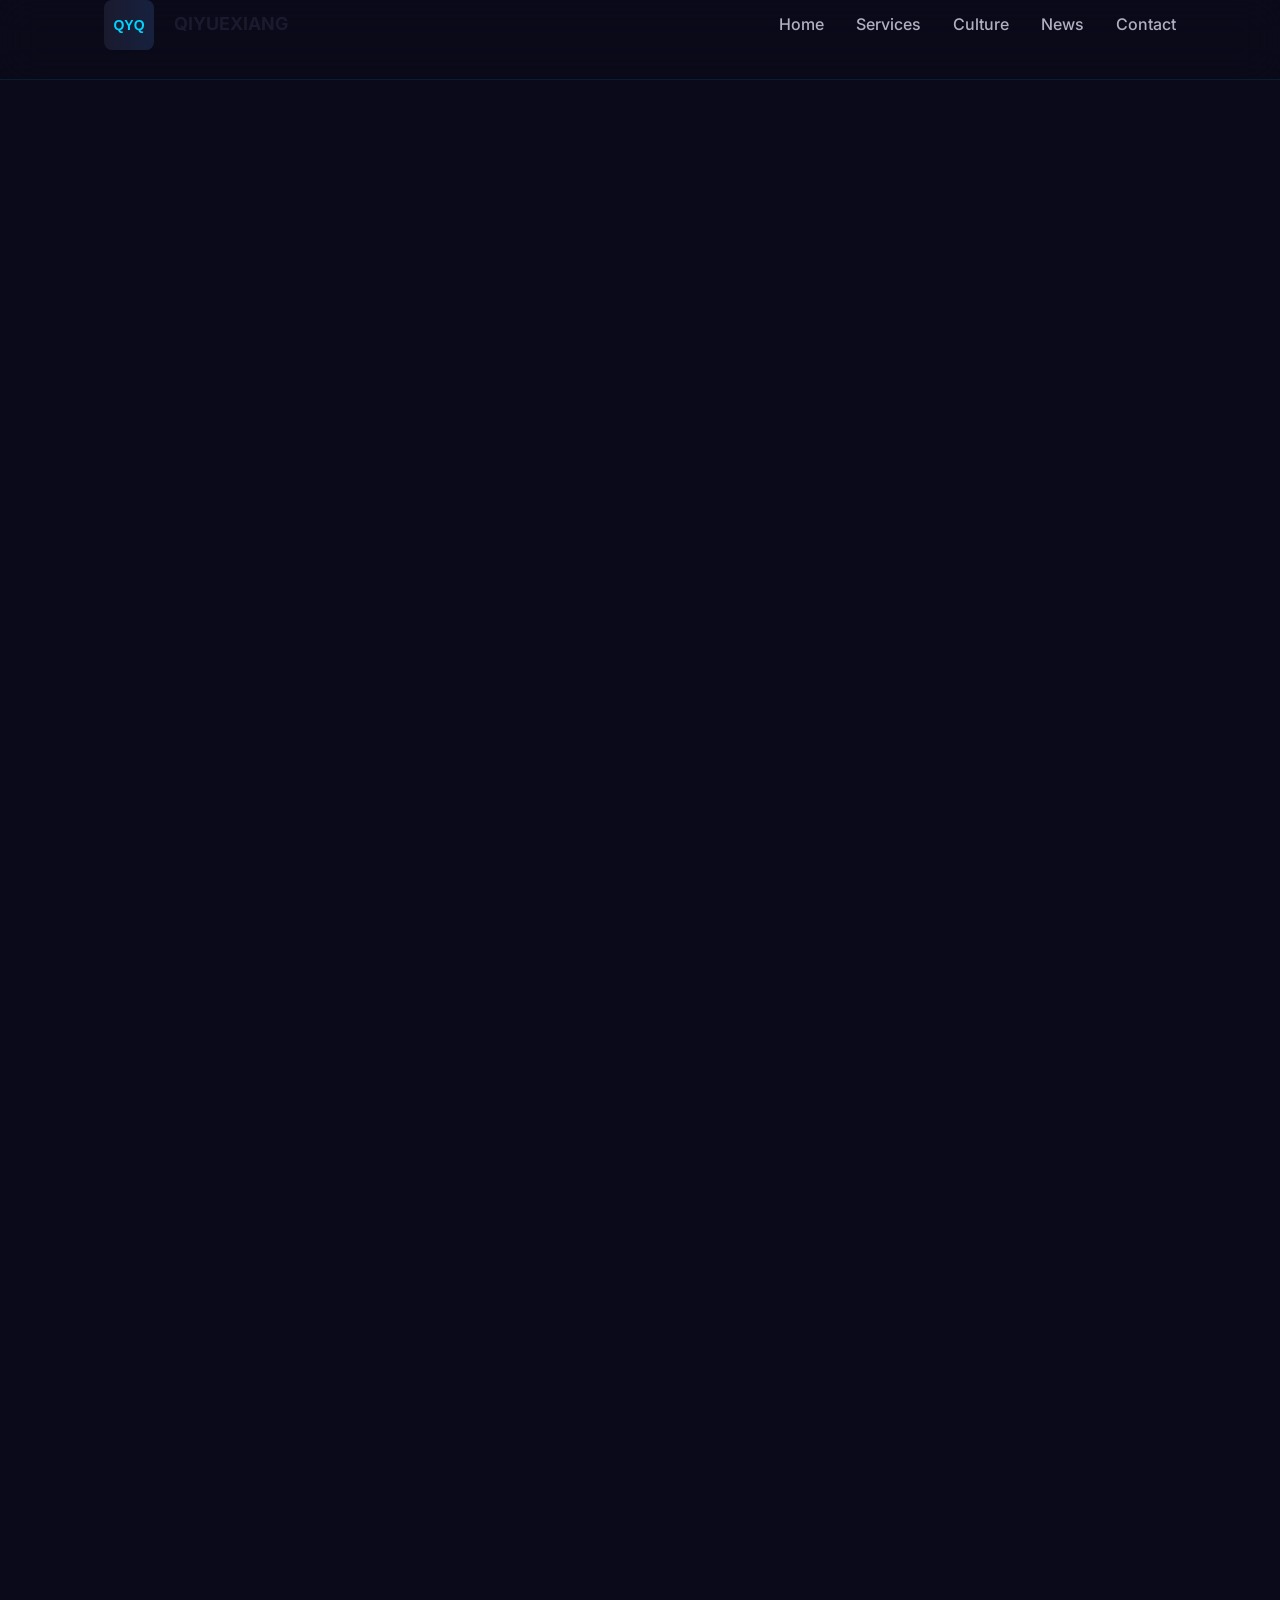
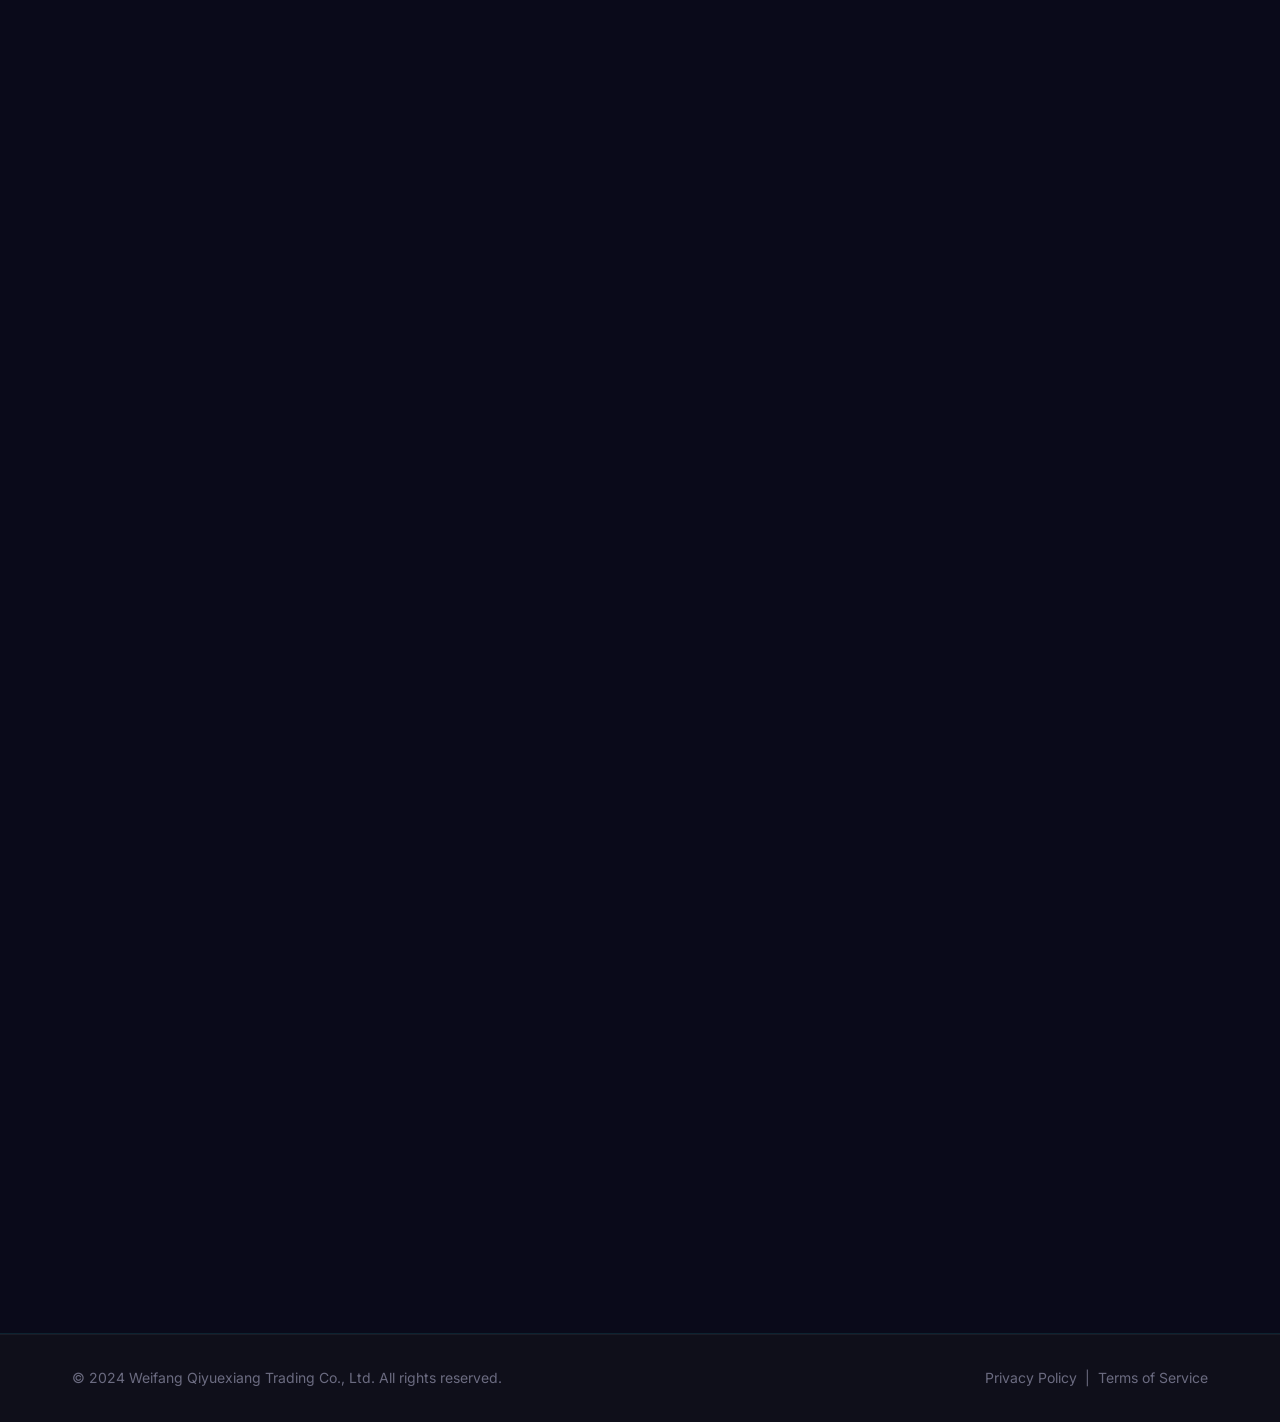
==== privacy.html @ 56284e32 "qiyuexiang" ====
<!DOCTYPE html>
<html lang="en">
<head>
    <meta charset="UTF-8">
    <meta name="viewport" content="width=device-width, initial-scale=1.0">
    <meta name="description" content="Privacy Policy of Weifang Qiyuexiang Trading Co., Ltd - Learn how we collect, use, and protect your personal information.">
    <meta name="robots" content="noindex, nofollow">
    <meta name="googlebot" content="noindex, nofollow">
    <meta name="language" content="English">
    
    <link rel="canonical" href="https://qiyuexiang.com/privacy">
    <link rel="icon" type="image/svg+xml" href="images/favicon.svg">
    
    <title>Privacy Policy - Qiyuexiang Trading Co., Ltd</title>
    
    <link rel="preconnect" href="https://fonts.googleapis.com">
    <link rel="preconnect" href="https://fonts.gstatic.com" crossorigin>
    <link href="https://fonts.googleapis.com/css2?family=Inter:wght@300;400;500;600;700;800;900&display=swap" rel="stylesheet">
    
    <link rel="stylesheet" href="css/styles.css">
</head>
<body>
    <!-- Header -->
    <header class="header header-static" id="header">
        <div class="container">
            <nav class="nav">
                <a href="index.html" class="logo">
                    <svg viewBox="0 0 200 50" class="logo-svg">
                        <defs>
                            <linearGradient id="logoGradient" x1="0%" y1="0%" x2="100%" y2="0%">
                                <stop offset="0%" style="stop-color:#1a1a2e"/>
                                <stop offset="100%" style="stop-color:#16213e"/>
                            </linearGradient>
                        </defs>
                        <rect x="0" y="0" width="50" height="50" rx="8" fill="url(#logoGradient)"/>
<text x="25" y="30" font-family="Arial, sans-serif" font-weight="700" font-size="14" fill="#00d4ff" text-anchor="middle">QYQ</text>
                        <text x="70" y="30" font-family="Inter" font-weight="700" font-size="18" fill="#1a1a2e">QIYUEXIANG</text>
                    </svg>
                </a>
                
                <ul class="nav-menu" id="navMenu">
                    <li><a href="index.html">Home</a></li>
                    <li><a href="services.html">Services</a></li>
                    <li><a href="culture.html">Culture</a></li>
                    <li><a href="news.html">News</a></li>
                    <li><a href="contact.html">Contact</a></li>
                </ul>
                
                <button class="nav-toggle" id="navToggle" aria-label="Toggle navigation">
                    <span></span>
                    <span></span>
                    <span></span>
                </button>
            </nav>
        </div>
    </header>

    <!-- Privacy Policy Content -->
    <section class="legal-page">
        <div class="container">
            <div class="legal-content" data-animate="fadeInUp">
                <h1>Privacy Policy</h1>
                <p class="last-updated">Last Updated: December 15, 2024</p>
                
                <div class="toc">
                    <h2>Table of Contents</h2>
                    <ol>
                        <li><a href="#information-collection">Information We Collect</a></li>
                        <li><a href="#information-use">How We Use Your Information</a></li>
                        <li><a href="#information-sharing">Information Sharing and Disclosure</a></li>
                        <li><a href="#data-security">Data Security</a></li>
                        <li><a href="#user-rights">Your Rights and Choices</a></li>
                        <li><a href="#cookies">Cookies and Tracking Technologies</a></li>
                        <li><a href="#children-privacy">Children's Privacy</a></li>
                        <li><a href="#international-transfers">International Data Transfers</a></li>
                        <li><a href="#gdpr">GDPR Compliance (European Union)</a></li>
                        <li><a href="#ccpa">CCPA Compliance (California)</a></li>
                        <li><a href="#mobile-apps">Mobile Applications Privacy</a></li>
                        <li><a href="#advertising">Advertising and Third-Party Services</a></li>
                        <li><a href="#app-store-policies">App Store Compliance</a></li>
                        <li><a href="#changes">Changes to This Privacy Policy</a></li>
                        <li><a href="#contact">Contact Us</a></li>
                    </ol>
                </div>

                <div class="legal-section" id="information-collection">
                    <h2>1. Information We Collect</h2>
                    
                    <h3>1.1 Personal Information You Provide</h3>
                    <p>We may collect the following types of personal information when you interact with our services:</p>
                    <ul>
                        <li><strong>Contact Information:</strong> Name, email address, phone number, mailing address</li>
                        <li><strong>Account Information:</strong> Username, password, profile information</li>
                        <li><strong>Business Information:</strong> Company name, job title, industry</li>
                        <li><strong>Communication Data:</strong> Messages, inquiries, feedback you send to us</li>
                        <li><strong>Transaction Information:</strong> Order history, payment information, shipping details</li>
                        <li><strong>Employment Information:</strong> Resume, CV, employment history (for job applicants)</li>
                    </ul>
                    
                    <h3>1.2 Information Collected Automatically</h3>
                    <p>When you visit our website or use our mobile applications, we may automatically collect:</p>
                    <ul>
                        <li><strong>Device Information:</strong> Device type, operating system, browser type, unique device identifiers</li>
                        <li><strong>Usage Data:</strong> Pages visited, time spent on pages, click patterns, search queries</li>
                        <li><strong>Location Data:</strong> IP address, geolocation (with your consent)</li>
                        <li><strong>Log Data:</strong> Access times, error logs, referring URLs</li>
                    </ul>
                    
                    <h3>1.3 Information from Third Parties</h3>
                    <p>We may receive information from:</p>
                    <ul>
                        <li>Business partners and service providers</li>
                        <li>Advertising networks and analytics providers</li>
                        <li>Public databases and data brokers</li>
                        <li>Social media platforms (if you choose to connect)</li>
                    </ul>
                </div>

                <div class="legal-section" id="information-use">
                    <h2>2. How We Use Your Information</h2>
                    <p>We use the information we collect for the following purposes:</p>
                    <ul>
                        <li>To provide, maintain, and improve our services</li>
                        <li>To process transactions and send related information</li>
                        <li>To respond to your inquiries and fulfill your requests</li>
                        <li>To send promotional communications (with your consent)</li>
                        <li>To personalize your experience and provide tailored content</li>
                        <li>To monitor and analyze usage patterns and trends</li>
                        <li>To detect, prevent, and address technical issues and fraud</li>
                        <li>To comply with legal obligations and protect our rights</li>
                        <li>To enforce our Terms of Service</li>
                        <li>To provide customer support and technical assistance</li>
                        <li>To develop new products, features, and services</li>
                    </ul>
                </div>

                <div class="legal-section" id="information-sharing">
                    <h2>3. Information Sharing and Disclosure</h2>
                    <p>We may share your information with:</p>
                    
                    <h3>3.1 Service Providers</h3>
                    <p>We may share information with third-party service providers who perform services on our behalf, including:</p>
                    <ul>
                        <li>Payment processing companies</li>
                        <li>Shipping and logistics partners</li>
                        <li>Cloud hosting and data storage providers</li>
                        <li>Customer support service providers</li>
                        <li>Marketing and advertising partners</li>
                        <li>Analytics and data analysis services</li>
                    </ul>
                    
                    <h3>3.2 Business Transfers</h3>
                    <p>If we are involved in a merger, acquisition, asset sale, or bankruptcy proceeding, your information may be transferred as part of that transaction.</p>
                    
                    <h3>3.3 Legal Requirements</h3>
                    <p>We may disclose information if required to:</p>
                    <ul>
                        <li>Comply with applicable laws and regulations</li>
                        <li>Respond to legal requests, court orders, or legal processes</li>
                        <li>Protect the rights, property, or safety of our company, users, or the public</li>
                        <li>Enforce our agreements and policies</li>
                    </ul>
                    
                    <h3>3.4 With Your Consent</h3>
                    <p>We may share information with third parties when you explicitly consent to such sharing.</p>
                </div>

                <div class="legal-section" id="data-security">
                    <h2>4. Data Security</h2>
                    <p>We implement appropriate technical and organizational measures to protect your personal information, including:</p>
                    <ul>
                        <li>Encryption of sensitive data during transmission and at rest</li>
                        <li>Regular security assessments and penetration testing</li>
                        <li>Access controls and authentication measures</li>
                        <li>Employee training on data protection and privacy</li>
                        <li>Incident response procedures and breach notification protocols</li>
                        <li>Secure development practices for our applications</li>
                        <li>Regular audits and compliance monitoring</li>
                    </ul>
                    <p>While we strive to protect your information, no method of transmission over the Internet or electronic storage is 100% secure. We cannot guarantee absolute security.</p>
                </div>

                <div class="legal-section" id="user-rights">
                    <h2>5. Your Rights and Choices</h2>
                    <p>Depending on your location, you may have the following rights regarding your personal information:</p>
                    <ul>
                        <li><strong>Access:</strong> Request a copy of the personal information we hold about you</li>
                        <li><strong>Correction:</strong> Request correction of inaccurate or incomplete information</li>
                        <li><strong>Deletion:</strong> Request deletion of your personal information</li>
                        <li><strong>Restriction:</strong> Request restriction of processing of your information</li>
                        <li><strong>Portability:</strong> Request transfer of your information in a structured, machine-readable format</li>
                        <li><strong>Objection:</strong> Object to certain processing activities, including direct marketing</li>
                        <li><strong>Withdraw Consent:</strong> Withdraw consent where processing is based on consent</li>
                        <li><strong>Opt-out:</strong> Opt-out of certain data collection and sharing practices</li>
                    </ul>
                    <p>To exercise these rights, please contact us using the information provided in the "Contact Us" section. We will respond to your request within the timeframe required by applicable law.</p>
                </div>

                <div class="legal-section" id="cookies">
                    <h2>6. Cookies and Tracking Technologies</h2>
                    <p>We use cookies and similar tracking technologies to collect and track information about your browsing activities. These include:</p>
                    
                    <h3>6.1 Types of Cookies We Use</h3>
                    <ul>
                        <li><strong>Essential Cookies:</strong> Required for basic website functionality</li>
                        <li><strong>Analytics Cookies:</strong> Help us understand how visitors use our website</li>
                        <li><strong>Preference Cookies:</strong> Remember your settings and preferences</li>
                        <li><strong>Marketing Cookies:</strong> Track browsing behavior for targeted advertising</li>
                        <li><strong>Social Media Cookies:</strong> Enable sharing on social media platforms</li>
                    </ul>
                    
                    <h3>6.2 Managing Cookies</h3>
                    <p>You can control cookies through your browser settings. However, disabling certain cookies may affect website functionality.</p>
                    
                    <h3>6.3 Do Not Track</h3>
                    <p>We respect Do Not Track signals. When we detect a Do Not Track signal, we will not track that browser for analytical or advertising purposes.</p>
                </div>

                <div class="legal-section" id="children-privacy">
                    <h2>7. Children's Privacy</h2>
                    <p>Our services are not directed to children under the age of 16 (or the applicable age of consent in your jurisdiction). We do not knowingly collect personal information from children without parental consent.</p>
                    
                    <h3>7.1 COPPA Compliance (United States)</h3>
                    <p>In accordance with the Children's Online Privacy Protection Act (COPPA), we do not knowingly collect personal information from children under 13 years of age without verifiable parental consent. If we become aware that we have collected personal information from a child under 13, we will take steps to delete that information promptly.</p>
                    
                    <h3>7.2 Age Verification</h3>
                    <p>Our services are intended for users who are at least 16 years old, or the age of digital consent in their jurisdiction. By using our services, you represent that you meet this age requirement.</p>
                </div>

                <div class="legal-section" id="international-transfers">
                    <h2>8. International Data Transfers</h2>
                    <p>Your information may be transferred to and processed in countries other than your country of residence. These countries may have different data protection laws than your country.</p>
                    
                    <h3>8.1 Transfer Mechanisms</h3>
                    <p>When we transfer personal information internationally, we ensure appropriate safeguards are in place, including:</p>
                    <ul>
                        <li>Standard Contractual Clauses (SCCs) approved by relevant authorities</li>
                        <li>Binding Corporate Rules for intra-group transfers</li>
                        <li>Privacy Shield certification (for transfers from the EU/Switzerland to the US)</li>
                        <li>Other approved transfer mechanisms as permitted by applicable law</li>
                    </ul>
                    
                    <h3>8.2 Data Processing Agreements</h3>
                    <p>We enter into data processing agreements with all service providers that handle personal information, ensuring appropriate protections are maintained.</p>
                </div>

                <div class="legal-section" id="gdpr">
                    <h2>9. GDPR Compliance (European Union)</h2>
                    <p>If you are located in the European Economic Area (EEA), the following provisions apply in addition to the rest of this Privacy Policy:</p>
                    
                    <h3>9.1 Legal Basis for Processing</h3>
                    <p>We process your personal information based on one or more of the following legal grounds:</p>
                    <ul>
                        <li><strong>Contract Performance:</strong> Processing necessary to provide our services</li>
                        <li><strong>Legitimate Interests:</strong> Processing for our legitimate business interests (balanced against your rights)</li>
                        <li><strong>Consent:</strong> Processing based on your explicit consent</li>
                        <li><strong>Legal Obligation:</strong> Processing required to comply with applicable laws</li>
                    </ul>
                    
                    <h3>9.2 Data Protection Officer</h3>
                    <p>For GDPR-related inquiries, you can contact our Data Protection Officer at: <a href="mailto:privacy@qiyuexiang.com">privacy@qiyuexiang.com</a></p>
                    
                    <h3>9.3 Supervisory Authority</h3>
                    <p>You have the right to lodge a complaint with the supervisory authority in your country of residence if you believe we have violated your privacy rights.</p>
                    
                    <h3>9.4 Data Protection Impact Assessments</h3>
                    <p>We conduct Data Protection Impact Assessments (DPIAs) for high-risk processing activities as required by GDPR Article 35.</p>
                </div>

                <div class="legal-section" id="ccpa">
                    <h2>10. CCPA Compliance (California)</h2>
                    <p>If you are a California resident, you have additional rights under the California Consumer Privacy Act (CCPA) and the California Privacy Rights Act (CPRA):</p>
                    
                    <h3>10.1 Your California Privacy Rights</h3>
                    <ul>
                        <li><strong>Right to Know:</strong> Request disclosure of personal information collected, used, disclosed, or sold</li>
                        <li><strong>Right to Delete:</strong> Request deletion of personal information</li>
                        <li><strong>Right to Opt-Out:</strong> Opt-out of the sale of personal information</li>
                        <li><strong>Right to Non-Discrimination:</strong> Not be discriminated against for exercising your rights</li>
                        <li><strong>Right to Correct:</strong> Request correction of inaccurate personal information</li>
                        <li><strong>Right to Limit Use:</strong> Limit use of sensitive personal information</li>
                    </ul>
                    
                    <h3>10.2 Categories of Personal Information</h3>
                    <p>In the past 12 months, we may have collected the following categories of personal information:</p>
                    <ul>
                        <li>Identifiers (name, email, phone, address, IP address)</li>
                        <li>Commercial information (transaction history, order details)</li>
                        <li>Internet/electronic activity (browsing history, app usage)</li>
                        <li>Geolocation data</li>
                        <li>Professional/employment information</li>
                        <li>Inferences from collected information</li>
                    </ul>
                    
                    <h3>10.3 "Do Not Sell My Personal Information"</h3>
                    <p>California residents may opt-out of the sale of their personal information. To exercise this right, please contact us or use the opt-out mechanisms available on our website.</p>
                    
                    <h3>10.4 Verification Process</h3>
                    <p>We will verify your identity before processing CCPA requests. Authorized agents may submit requests on your behalf with proper documentation.</p>
                    
                    <h3>10.5 Financial Incentives</h3>
                    <p>If we offer financial incentives or price/service differences related to personal information, we will provide clear disclosure and obtain your consent.</p>
                </div>

                <div class="legal-section" id="mobile-apps">
                    <h2>11. Mobile Applications Privacy</h2>
                    <p>Our mobile applications (available on Google Play Store and Apple App Store) collect additional information as described below:</p>
                    
                    <h3>11.1 Permissions We May Request</h3>
                    <ul>
                        <li><strong>Camera:</strong> For scanning documents, taking photos, or video calls</li>
                        <li><strong>Location:</strong> For location-based services (with your consent)</li>
                        <li><strong>Storage:</strong> For saving files and data locally</li>
                        <li><strong>Contacts:</strong> For connecting with other users (if applicable)</li>
                        <li><strong>Microphone:</strong> For voice input and calls</li>
                        <li><strong>Notifications:</strong> For push notifications and updates</li>
                    </ul>
                    
                    <h3>11.2 App-Specific Data Collection</h3>
                    <p>Our mobile management applications may collect:</p>
                    <ul>
                        <li>Inventory and transaction data you input</li>
                        <li>Business analytics and reporting information</li>
                        <li>User preferences and settings</li>
                        <li>Device performance and crash reports</li>
                        <li>Usage analytics and engagement metrics</li>
                    </ul>
                    
                    <h3>11.3 Data Storage and Retention</h3>
                    <p>Data collected through our mobile applications is stored securely on our servers and retained according to our data retention policy. You can request deletion of your data through the app settings or by contacting us.</p>
                    
                    <h3>11.4 Offline Functionality</h3>
                    <p>Some features may work offline. When the app reconnects to the internet, data is synchronized with our servers.</p>
                </div>

                <div class="legal-section" id="advertising">
                    <h2>12. Advertising and Third-Party Services</h2>
                    <p>Our mobile applications may include advertising from third-party ad networks to support our free services. This section explains how we handle advertising and ad monetization.</p>
                    
                    <h3>12.1 Advertising Networks</h3>
                    <p>We may integrate the following advertising and monetization platforms in our mobile applications:</p>
                    <ul>
                        <li><strong>Google AdMob:</strong> Google's mobile advertising platform</li>
                        <li><strong>Facebook Audience Network:</strong> Facebook's mobile ad network</li>
                        <li><strong>Unity Ads:</strong> Unity Technologies' advertising platform</li>
                        <li><strong>AppLovin MAX:</strong> AppLovin's mobile ad platform</li>
                        <li><strong>IronSource:</strong> App monetization and user acquisition platform</li>
                        <li><strong>Vungle (by TikTok):</strong> Mobile advertising platform</li>
                        <li><strong>Chartboost:</strong> Mobile game advertising and monetization</li>
                        <li><strong>AdColony:</strong> Mobile advertising platform</li>
                        <li><strong>MoPub (by Twitter/X):</strong> Mobile ad mediation platform</li>
                        <li><strong>Pangle:</strong> TikTok's mobile ad platform</li>
                        <li><strong>Mintegral:</strong> Mobile advertising and monetization platform</li>
                        <li><strong>Liftoff:</strong> Mobile app engagement and advertising platform</li>
                        <li><strong>Fyber:</strong> Mobile advertising monetization platform</li>
                        <li><strong>StartApp:</strong> Mobile advertising platform</li>
                        <li><strong>InMobi:</strong> Mobile advertising and monetization platform</li>
                    </ul>
                    
                    <h3>12.2 Types of Advertisements We Display</h3>
                    <p>Our applications may display the following ad formats:</p>
                    <ul>
                        <li><strong>Splash Ads (Open Ads):</strong> Full-screen advertisements displayed when the app opens or transitions</li>
                        <li><strong>Rewarded Video Ads:</strong> Video advertisements users can watch in exchange for in-app rewards</li>
                        <li><strong>Interstitial Ads:</strong> Full-screen advertisements displayed between content or during transitions</li>
                        <li><strong>Banner Ads:</strong> Rectangular advertisements displayed at the top or bottom of the screen</li>
                        <li><strong>Native Ads:</strong> Advertisements designed to match the visual style of the app content</li>
                        <li><strong>Playable Ads:</strong> Interactive advertisements that allow users to try a game before downloading</li>
                    </ul>
                    
                    <h3>12.3 How Advertising Data is Used</h3>
                    <p>Advertising networks may collect and use:</p>
                    <ul>
                        <li>Device identifiers (GAID, IDFA)</li>
                        <li>Location data (approximate or precise, with consent)</li>
                        <li>App usage and engagement data</li>
                        <li>Demographic information</li>
                        <li>Interest-based advertising data</li>
                        <li>Conversion tracking data</li>
                    </ul>
                    
                    <h3>12.4 Advertising Compliance</h3>
                    <p>Our advertising practices comply with:</p>
                    <ul>
                        <li><strong>Google Play Developer Program Policies:</strong> We follow Google's advertising policies for all AdMob implementations</li>
                        <li><strong>Apple App Store Review Guidelines:</strong> We adhere to Apple's advertising and monetization guidelines</li>
                        <li><strong>Interactive Advertising Bureau (IAB) Standards:</strong> We follow industry-standard ad serving practices</li>
                        <li><strong>Digital Advertising Alliance (DAA) Principles:</strong> We honor consumer choice regarding interest-based advertising</li>
                    </ul>
                    
                    <h3>12.5 User Control Over Ads</h3>
                    <p>You can control advertising preferences through:</p>
                    <ul>
                        <li><strong>Device Settings:</strong> Use device opt-out mechanisms (GAID, IDFA reset)</li>
                        <li><strong>In-App Settings:</strong> Some apps offer ad preferences in settings</li>
                        <li><strong>Network-Specific Opt-Out:</strong> Each advertising network may offer its own opt-out mechanism</li>
                        <li><strong>Android Ad Settings:</strong> Google Play Services includes ad personalization controls</li>
                        <li><strong>iOS Tracking Limits:</strong> Apple's App Tracking Transparency framework</li>
                    </ul>
                    
                    <h3>12.6 Age-Restricted Advertising</h3>
                    <p>We do not display targeted advertising to users identified as under 16 years of age. Age verification may be required for certain advertising features.</p>
                    
                    <h3>12.7 Ad Revenue and User Privacy</h3>
                    <p>While advertising revenue supports our services, we are committed to balancing monetization with user privacy. We regularly review our advertising partners and practices to ensure compliance with applicable laws and regulations.</p>
                </div>

                <div class="legal-section" id="app-store-policies">
                    <h2>13. App Store Compliance</h2>
                    
                    <h3>13.1 Google Play Store Requirements</h3>
                    <p>Our applications published on Google Play comply with:</p>
                    <ul>
                        <li><strong>Developer Program Policies:</strong> All apps meet Google's content, design, and functionality requirements</li>
                        <li><strong>Privacy Policy Requirements:</strong> Complete privacy disclosures as required by Google</li>
                        <li><strong>Data Safety Section:</strong> Accurate disclosure of data collection and sharing practices</li>
                        <li><strong>Children's Apps:</strong> Proper classification and compliance for apps serving children</li>
                        <li><strong>Ad Formats:</strong> Compliance with Google's permitted ad formats and placement rules</li>
                        <li><strong>User Data Policy:</strong> Adherence to Google's policies on user data handling</li>
                    </ul>
                    
                    <h3>13.2 Apple App Store Requirements</h3>
                    <p>Our applications published on the Apple App Store comply with:</p>
                    <ul>
                        <li><strong>App Store Review Guidelines:</strong> All apps meet Apple's quality and content standards</li>
                        <li><strong>Privacy Nutrition Labels:</strong> Accurate disclosure of data types collected</li>
                        <li><strong>App Tracking Transparency:</strong> Proper implementation of tracking permissions</li>
                        <li><strong>Children's Category:</strong> Compliance with Apple's requirements for apps in the Children's Category</li>
                        <li><strong>Advertising Services:</strong> Adherence to Apple's advertising policies</li>
                        <li><strong>Data Collection and Storage:</strong> Compliance with Apple's requirements for user data</li>
                    </ul>
                    
                    <h3>13.3 Regional App Store Requirements</h3>
                    <p>We may publish our applications on regional app stores, each of which may have specific compliance requirements. We commit to meeting all applicable requirements for each marketplace.</p>
                    
                    <h3>13.4 App Updates and Policy Changes</h3>
                    <p>When app store policies change, we will update our applications and privacy practices to maintain compliance.</p>
                </div>

                <div class="legal-section" id="changes">
                    <h2>14. Changes to This Privacy Policy</h2>
                    <p>We may update this Privacy Policy from time to time to reflect changes in our practices or legal requirements. When we make material changes:</p>
                    <ul>
                        <li>We will update the "Last Updated" date at the top of this policy</li>
                        <li>We will notify you through prominent notice on our website or within the app</li>
                        <li>For significant changes, we will obtain your consent where required by law</li>
                        <li>We will archive previous versions of this policy for your reference</li>
                    </ul>
                    <p>We encourage you to review this Privacy Policy periodically to stay informed about our data practices.</p>
                </div>

                <div class="legal-section" id="contact">
                    <h2>15. Contact Us</h2>
                    <p>If you have any questions about this Privacy Policy or our data practices, please contact us:</p>
                    
                    <h3>Weifang Qiyuexiang Trading Co., Ltd</h3>
                    <p>
                        Address: 1000 meters west of the intersection of Changqing Street and Heping South Road,<br>
                        Junbukou Comprehensive Project Area, Wangliu Street,<br>
                        Weifang, Shandong Province, China 261000
                    </p>
                    <p>
                        Email: <a href="mailto:privacy@qiyuexiang.com">privacy@qiyuexiang.com</a><br>
                        General Support: <a href="mailto:support@qiyuexiang.com">support@qiyuexiang.com</a><br>
                        Business Inquiries: <a href="mailto:guoqiang@qiyuexiang.com">guoqiang@qiyuexiang.com</a>
                    </p>
                    
                    <p>We will respond to your inquiry within 30 days of receipt.</p>
                </div>
            </div>
        </div>
    </section>

    <!-- Footer -->
    <footer class="footer">
        <div class="footer-bottom">
            <div class="container">
                <div class="footer-bottom-content">
                    <p>&copy; 2024 Weifang Qiyuexiang Trading Co., Ltd. All rights reserved.</p>
                    <div class="footer-legal">
                        <a href="privacy.html">Privacy Policy</a>
                        <span>|</span>
                        <a href="terms.html">Terms of Service</a>
                    </div>
                </div>
            </div>
        </div>
    </footer>

    <script src="js/main.js"></script>
</body>
</html>
---- css/styles.css ----
/* ========================================
   QIYUEXIANG - Main Stylesheet
   Global Trading & Mobile Solutions
   ======================================== */

/* ========================================
   CSS Variables
   ======================================== */
:root {
    /* Colors */
    --primary-color: #00d4ff;
    --primary-dark: #0099cc;
    --primary-light: #66e5ff;
    --secondary-color: #1a1a2e;
    --secondary-dark: #0f0f1a;
    --accent-color: #00d4ff;
    
    /* Background Colors */
    --bg-dark: #0a0a1a;
    --bg-card: #1a1a2e;
    --bg-card-hover: #232340;
    
    /* Text Colors */
    --text-primary: #ffffff;
    --text-secondary: #b0b0c0;
    --text-muted: #6b6b80;
    
    /* Gradients */
    --gradient-primary: linear-gradient(135deg, var(--primary-color) 0%, var(--primary-dark) 100%);
    --gradient-dark: linear-gradient(180deg, var(--secondary-color) 0%, var(--secondary-dark) 100%);
    
    /* Spacing */
    --spacing-xs: 0.5rem;
    --spacing-sm: 1rem;
    --spacing-md: 2rem;
    --spacing-lg: 4rem;
    --spacing-xl: 6rem;
    
    /* Border Radius */
    --radius-sm: 4px;
    --radius-md: 8px;
    --radius-lg: 16px;
    --radius-xl: 24px;
    
    /* Transitions */
    --transition-fast: 0.2s ease;
    --transition-base: 0.3s ease;
    --transition-slow: 0.5s ease;
    
    /* Shadows */
    --shadow-sm: 0 2px 8px rgba(0, 0, 0, 0.1);
    --shadow-md: 0 4px 20px rgba(0, 0, 0, 0.15);
    --shadow-lg: 0 8px 40px rgba(0, 0, 0, 0.2);
    --shadow-glow: 0 0 40px rgba(0, 212, 255, 0.3);
    
    /* Container */
    --container-max: 1200px;
    
    /* Header */
    --header-height: 80px;
}

/* ========================================
   Reset & Base Styles
   ======================================== */
*, *::before, *::after {
    margin: 0;
    padding: 0;
    box-sizing: border-box;
}

html {
    scroll-behavior: smooth;
    font-size: 16px;
}

body {
    font-family: 'Inter', -apple-system, BlinkMacSystemFont, 'Segoe UI', Roboto, sans-serif;
    font-weight: 400;
    line-height: 1.6;
    color: var(--text-primary);
    background-color: var(--bg-dark);
    overflow-x: hidden;
    -webkit-font-smoothing: antialiased;
    -moz-osx-font-smoothing: grayscale;
}

a {
    text-decoration: none;
    color: inherit;
    transition: var(--transition-fast);
}

ul, ol {
    list-style: none;
}

img, svg {
    max-width: 100%;
    height: auto;
    display: block;
}

button, input, textarea, select {
    font-family: inherit;
    font-size: inherit;
    border: none;
    outline: none;
    background: none;
}

button {
    cursor: pointer;
}

/* ========================================
   Utility Classes
   ======================================== */
.container {
    width: 100%;
    max-width: var(--container-max);
    margin: 0 auto;
    padding: 0 var(--spacing-md);
}

.text-center { text-align: center; }
.text-left { text-align: left; }
.text-right { text-align: right; }

.sr-only {
    position: absolute;
    width: 1px;
    height: 1px;
    padding: 0;
    margin: -1px;
    overflow: hidden;
    clip: rect(0, 0, 0, 0);
    border: 0;
}

/* ========================================
   Typography
   ======================================== */
h1, h2, h3, h4, h5, h6 {
    font-weight: 700;
    line-height: 1.2;
    margin-bottom: var(--spacing-sm);
}

h1 { font-size: clamp(2.5rem, 5vw, 4rem); }
h2 { font-size: clamp(2rem, 4vw, 3rem); }
h3 { font-size: clamp(1.5rem, 3vw, 2rem); }
h4 { font-size: clamp(1.25rem, 2vw, 1.5rem); }
h5 { font-size: 1.25rem; }
h6 { font-size: 1rem; }

p {
    margin-bottom: var(--spacing-sm);
    color: var(--text-secondary);
}

.section-tag {
    display: inline-block;
    padding: 0.5rem 1rem;
    background: rgba(0, 212, 255, 0.1);
    border: 1px solid rgba(0, 212, 255, 0.3);
    border-radius: var(--radius-md);
    color: var(--primary-color);
    font-size: 0.875rem;
    font-weight: 600;
    text-transform: uppercase;
    letter-spacing: 0.1em;
    margin-bottom: var(--spacing-sm);
}

.section-title {
    color: var(--text-primary);
    margin-bottom: var(--spacing-sm);
}

.section-description {
    color: var(--text-secondary);
    max-width: 700px;
    margin: 0 auto;
    font-size: 1.125rem;
}

.section-header {
    text-align: center;
    margin-bottom: var(--spacing-lg);
}

/* ========================================
   Buttons
   ======================================== */
.btn {
    display: inline-flex;
    align-items: center;
    justify-content: center;
    gap: 0.5rem;
    padding: 1rem 2rem;
    font-size: 1rem;
    font-weight: 600;
    border-radius: var(--radius-md);
    transition: var(--transition-base);
    position: relative;
    overflow: hidden;
}

.btn::before {
    content: '';
    position: absolute;
    top: 0;
    left: -100%;
    width: 100%;
    height: 100%;
    background: linear-gradient(90deg, transparent, rgba(255,255,255,0.2), transparent);
    transition: var(--transition-slow);
}

.btn:hover::before {
    left: 100%;
}

.btn-primary {
    background: var(--gradient-primary);
    color: var(--secondary-dark);
    box-shadow: 0 4px 15px rgba(0, 212, 255, 0.4);
}

.btn-primary:hover {
    transform: translateY(-2px);
    box-shadow: 0 8px 25px rgba(0, 212, 255, 0.5);
}

.btn-secondary {
    background: transparent;
    color: var(--text-primary);
    border: 2px solid var(--primary-color);
}

.btn-secondary:hover {
    background: var(--primary-color);
    color: var(--secondary-dark);
}

.btn-outline {
    background: transparent;
    color: var(--text-primary);
    border: 2px solid rgba(255, 255, 255, 0.3);
}

.btn-outline:hover {
    border-color: var(--primary-color);
    color: var(--primary-color);
}

.btn-large {
    padding: 1.25rem 2.5rem;
    font-size: 1.125rem;
}

/* ========================================
   Header & Navigation
   ======================================== */
.header {
    position: fixed;
    top: 0;
    left: 0;
    right: 0;
    z-index: 1000;
    height: var(--header-height);
    background: rgba(10, 10, 26, 0.9);
    backdrop-filter: blur(20px);
    border-bottom: 1px solid rgba(0, 212, 255, 0.1);
    transition: var(--transition-base);
}

.header.scrolled {
    background: rgba(10, 10, 26, 0.98);
    box-shadow: 0 4px 30px rgba(0, 0, 0, 0.3);
}

.header-static {
    position: relative;
}

.nav {
    display: flex;
    align-items: center;
    justify-content: space-between;
    height: 100%;
    max-width: var(--container-max);
    margin: 0 auto;
    padding: 0 var(--spacing-md);
}

.logo {
    display: flex;
    align-items: center;
}

.logo-svg {
    height: 50px;
    width: auto;
}

.nav-menu {
    display: flex;
    align-items: center;
    gap: var(--spacing-md);
}

.nav-menu a {
    position: relative;
    padding: 0.5rem 0;
    color: var(--text-secondary);
    font-weight: 500;
    transition: var(--transition-fast);
}

.nav-menu a::after {
    content: '';
    position: absolute;
    bottom: 0;
    left: 0;
    width: 0;
    height: 2px;
    background: var(--primary-color);
    transition: var(--transition-fast);
}

.nav-menu a:hover,
.nav-menu a.active {
    color: var(--primary-color);
}

.nav-menu a:hover::after,
.nav-menu a.active::after {
    width: 100%;
}

.nav-toggle {
    display: none;
    flex-direction: column;
    gap: 6px;
    padding: 0.5rem;
}

.nav-toggle span {
    display: block;
    width: 24px;
    height: 2px;
    background: var(--text-primary);
    transition: var(--transition-fast);
}

.nav-toggle.active span:nth-child(1) {
    transform: rotate(45deg) translate(6px, 6px);
}

.nav-toggle.active span:nth-child(2) {
    opacity: 0;
}

.nav-toggle.active span:nth-child(3) {
    transform: rotate(-45deg) translate(6px, -6px);
}

/* ========================================
   Hero Section
   ======================================== */
.hero {
    position: relative;
    min-height: 100vh;
    display: flex;
    align-items: center;
    justify-content: center;
    padding: calc(var(--header-height) + var(--spacing-lg)) var(--spacing-md) var(--spacing-lg);
    overflow: hidden;
}

.hero-bg {
    position: absolute;
    inset: 0;
    z-index: -1;
}

.hero-gradient {
    position: absolute;
    inset: 0;
    background: radial-gradient(ellipse at center, rgba(0, 212, 255, 0.1) 0%, transparent 70%);
}

.hero-particles {
    position: absolute;
    inset: 0;
    background-image: 
        radial-gradient(2px 2px at 20px 30px, rgba(0, 212, 255, 0.3), transparent),
        radial-gradient(2px 2px at 40px 70px, rgba(0, 212, 255, 0.2), transparent),
        radial-gradient(1px 1px at 90px 40px, rgba(255, 255, 255, 0.3), transparent),
        radial-gradient(2px 2px at 130px 80px, rgba(0, 212, 255, 0.3), transparent),
        radial-gradient(1px 1px at 160px 120px, rgba(255, 255, 255, 0.2), transparent);
    background-size: 200px 150px;
    animation: particleFloat 20s linear infinite;
}

@keyframes particleFloat {
    0% { transform: translateY(0); }
    100% { transform: translateY(-150px); }
}

.hero-content {
    text-align: center;
    max-width: 900px;
    margin: 0 auto;
}

.hero-title {
    margin-bottom: var(--spacing-md);
}

.hero-title-line {
    display: block;
}

.hero-title-line.accent {
    background: var(--gradient-primary);
    -webkit-background-clip: text;
    -webkit-text-fill-color: transparent;
    background-clip: text;
}

.hero-description {
    font-size: 1.25rem;
    color: var(--text-secondary);
    max-width: 700px;
    margin: 0 auto var(--spacing-md);
}

.hero-buttons {
    display: flex;
    gap: var(--spacing-sm);
    justify-content: center;
    flex-wrap: wrap;
    margin-bottom: var(--spacing-lg);
}

.hero-stats {
    display: flex;
    justify-content: center;
    gap: var(--spacing-lg);
    flex-wrap: wrap;
}

.stat-item {
    text-align: center;
}

.stat-number {
    display: block;
    font-size: 3rem;
    font-weight: 800;
    color: var(--primary-color);
    line-height: 1;
}

.stat-label {
    display: block;
    color: var(--text-secondary);
    font-size: 0.875rem;
    margin-top: 0.5rem;
}

.scroll-indicator {
    position: absolute;
    bottom: var(--spacing-md);
    left: 50%;
    transform: translateX(-50%);
    display: flex;
    flex-direction: column;
    align-items: center;
    gap: var(--spacing-xs);
    color: var(--text-muted);
    font-size: 0.75rem;
}

.scroll-mouse {
    width: 24px;
    height: 40px;
    border: 2px solid var(--primary-color);
    border-radius: 12px;
    position: relative;
}

.scroll-wheel {
    width: 4px;
    height: 8px;
    background: var(--primary-color);
    border-radius: 2px;
    position: absolute;
    top: 8px;
    left: 50%;
    transform: translateX(-50%);
    animation: scrollWheel 1.5s ease-in-out infinite;
}

@keyframes scrollWheel {
    0%, 100% { opacity: 1; top: 8px; }
    50% { opacity: 0.5; top: 18px; }
}

/* ========================================
   Page Hero (Inner Pages)
   ======================================== */
.page-hero {
    position: relative;
    padding: calc(var(--header-height) + var(--spacing-xl)) 0 var(--spacing-xl);
    text-align: center;
    overflow: hidden;
}

.page-hero-bg {
    position: absolute;
    inset: 0;
    z-index: -1;
}

.page-hero-bg .hero-gradient {
    background: radial-gradient(ellipse at top, rgba(0, 212, 255, 0.15) 0%, transparent 60%);
}

.page-hero-content h1 {
    margin-bottom: var(--spacing-sm);
}

.page-hero-content p {
    color: var(--text-secondary);
    font-size: 1.25rem;
    max-width: 600px;
    margin: 0 auto;
}

/* ========================================
   Services Section
   ======================================== */
.services-preview {
    padding: var(--spacing-xl) 0;
    background: linear-gradient(180deg, var(--bg-dark) 0%, var(--secondary-color) 100%);
}

.services-grid {
    display: grid;
    grid-template-columns: repeat(auto-fit, minmax(280px, 1fr));
    gap: var(--spacing-md);
}

.service-card {
    background: var(--bg-card);
    border: 1px solid rgba(0, 212, 255, 0.1);
    border-radius: var(--radius-lg);
    padding: var(--spacing-md);
    transition: var(--transition-base);
    position: relative;
    overflow: hidden;
}

.service-card::before {
    content: '';
    position: absolute;
    top: 0;
    left: 0;
    right: 0;
    height: 3px;
    background: var(--gradient-primary);
    transform: scaleX(0);
    transition: var(--transition-base);
}

.service-card:hover {
    transform: translateY(-5px);
    border-color: rgba(0, 212, 255, 0.3);
    box-shadow: var(--shadow-glow);
}

.service-card:hover::before {
    transform: scaleX(1);
}

.service-icon {
    width: 64px;
    height: 64px;
    margin-bottom: var(--spacing-sm);
}

.service-icon svg {
    width: 100%;
    height: 100%;
}

.service-card h3 {
    color: var(--text-primary);
    margin-bottom: var(--spacing-xs);
}

.service-card p {
    font-size: 0.9375rem;
    margin-bottom: var(--spacing-sm);
}

.service-link {
    display: inline-flex;
    align-items: center;
    gap: 0.5rem;
    color: var(--primary-color);
    font-weight: 600;
}

.service-link svg {
    transition: var(--transition-fast);
}

.service-link:hover svg {
    transform: translateX(5px);
}

/* ========================================
   About Section
   ======================================== */
.about {
    padding: var(--spacing-xl) 0;
    background: var(--bg-dark);
}

.about-grid {
    display: grid;
    grid-template-columns: 1fr 1fr;
    gap: var(--spacing-lg);
    align-items: center;
}

.about-content .section-tag {
    margin-bottom: var(--spacing-sm);
}

.about-text {
    color: var(--text-secondary);
    margin-bottom: var(--spacing-sm);
}

.about-features {
    display: flex;
    flex-direction: column;
    gap: var(--spacing-sm);
    margin-top: var(--spacing-md);
}

.feature-item {
    display: flex;
    align-items: center;
    gap: var(--spacing-sm);
    color: var(--text-primary);
    font-weight: 500;
}

.about-visual {
    position: relative;
}

.about-image {
    position: relative;
}

.about-image-inner {
    background: rgba(0, 212, 255, 0.05);
    border: 1px solid rgba(0, 212, 255, 0.2);
    border-radius: var(--radius-xl);
    padding: var(--spacing-md);
    overflow: hidden;
}

.about-svg {
    width: 100%;
    height: auto;
}

.about-shape {
    position: absolute;
    border-radius: 50%;
    background: var(--gradient-primary);
    opacity: 0.1;
    filter: blur(60px);
    animation: shapeFloat 6s ease-in-out infinite;
}

.about-shape-1 {
    width: 200px;
    height: 200px;
    top: -50px;
    right: -50px;
}

.about-shape-2 {
    width: 150px;
    height: 150px;
    bottom: -30px;
    left: -30px;
    animation-delay: -3s;
}

@keyframes shapeFloat {
    0%, 100% { transform: translateY(0); }
    50% { transform: translateY(-20px); }
}

/* ========================================
   Products Section
   ======================================== */
.products {
    padding: var(--spacing-xl) 0;
    background: linear-gradient(180deg, var(--secondary-color) 0%, var(--bg-dark) 100%);
}

.products-slider {
    overflow: hidden;
    margin: 0 calc(-1 * var(--spacing-md));
    padding: 0 var(--spacing-md);
}

.products-track {
    display: flex;
    gap: var(--spacing-md);
    animation: scrollProducts 30s linear infinite;
}

.products-track:hover {
    animation-play-state: paused;
}

@keyframes scrollProducts {
    0% { transform: translateX(0); }
    100% { transform: translateX(-50%); }
}

.product-item {
    flex: 0 0 auto;
    width: 250px;
    background: var(--bg-card);
    border: 1px solid rgba(0, 212, 255, 0.1);
    border-radius: var(--radius-lg);
    padding: var(--spacing-md);
    text-align: center;
    transition: var(--transition-base);
}

.product-item:hover {
    border-color: var(--primary-color);
    transform: translateY(-5px);
}

.product-icon {
    width: 80px;
    height: 80px;
    margin: 0 auto var(--spacing-sm);
}

.product-icon svg {
    width: 100%;
    height: 100%;
}

.product-item h4 {
    color: var(--text-primary);
    margin-bottom: var(--spacing-xs);
}

.product-item p {
    font-size: 0.875rem;
    color: var(--text-muted);
}

/* ========================================
   Mobile Apps Section
   ======================================== */
.mobile-apps {
    padding: var(--spacing-xl) 0;
    background: var(--bg-dark);
    overflow: hidden;
}

.mobile-apps-grid {
    display: grid;
    grid-template-columns: 1fr 1fr;
    gap: var(--spacing-lg);
    align-items: center;
}

.app-features {
    display: flex;
    flex-direction: column;
    gap: var(--spacing-sm);
    margin: var(--spacing-md) 0;
}

.app-feature {
    display: flex;
    align-items: center;
    gap: var(--spacing-sm);
    color: var(--text-secondary);
}

.app-buttons {
    display: flex;
    gap: var(--spacing-sm);
    flex-wrap: wrap;
}

.app-store-btn {
    display: inline-flex;
    align-items: center;
    gap: 0.5rem;
    padding: 0.75rem 1.5rem;
    background: var(--bg-card);
    border: 1px solid rgba(0, 212, 255, 0.2);
    border-radius: var(--radius-md);
    color: var(--text-primary);
    font-size: 0.875rem;
    transition: var(--transition-fast);
}

.app-store-btn:hover {
    border-color: var(--primary-color);
    background: var(--bg-card-hover);
}

.mobile-apps-visual {
    display: flex;
    justify-content: center;
    align-items: center;
}

.phone-mockup {
    position: relative;
    animation: phoneFloat 4s ease-in-out infinite;
}

@keyframes phoneFloat {
    0%, 100% { transform: translateY(0) rotate(0deg); }
    25% { transform: translateY(-15px) rotate(1deg); }
    75% { transform: translateY(-10px) rotate(-1deg); }
}

.phone-frame {
    position: relative;
}

.phone-svg {
    width: 280px;
    height: auto;
}

.phone-screen {
    position: absolute;
    top: 50px;
    left: 25px;
    right: 25px;
    bottom: 50px;
    padding: var(--spacing-sm);
}

.screen-header {
    display: flex;
    justify-content: space-between;
    align-items: center;
    margin-bottom: var(--spacing-sm);
    color: var(--primary-color);
    font-size: 0.75rem;
    font-weight: 600;
}

.screen-chart {
    display: flex;
    align-items: flex-end;
    gap: 8px;
    height: 100px;
    margin-bottom: var(--spacing-sm);
}

.chart-bar {
    flex: 1;
    background: linear-gradient(to top, var(--primary-color), var(--primary-dark));
    border-radius: 4px 4px 0 0;
    animation: barGrow 1.5s ease-out forwards;
}

@keyframes barGrow {
    0% { height: 0; }
}

.screen-stats {
    display: grid;
    grid-template-columns: 1fr 1fr;
    gap: var(--spacing-xs);
}

.stat-box {
    background: rgba(0, 212, 255, 0.1);
    padding: 0.5rem;
    border-radius: var(--radius-sm);
    text-align: center;
}

.stat-box span {
    display: block;
    font-size: 0.625rem;
    color: var(--text-muted);
}

.stat-box strong {
    font-size: 0.875rem;
    color: var(--primary-color);
}

.phone-glow {
    position: absolute;
    inset: -50px;
    background: radial-gradient(circle, rgba(0, 212, 255, 0.2) 0%, transparent 70%);
    z-index: -1;
    filter: blur(40px);
}

/* ========================================
   CTA Section
   ======================================== */
.cta {
    position: relative;
    padding: var(--spacing-xl) 0;
    background: linear-gradient(135deg, var(--secondary-color) 0%, var(--secondary-dark) 100%);
    overflow: hidden;
}

.cta-bg {
    position: absolute;
    inset: 0;
    z-index: 0;
}

.cta-particles {
    position: absolute;
    inset: 0;
    background-image: 
        radial-gradient(2px 2px at 50px 50px, rgba(0, 212, 255, 0.3), transparent),
        radial-gradient(2px 2px at 150px 150px, rgba(0, 212, 255, 0.2), transparent),
        radial-gradient(1px 1px at 250px 100px, rgba(255, 255, 255, 0.2), transparent);
    background-size: 300px 200px;
    animation: particleFloat 15s linear infinite;
}

.cta-content {
    position: relative;
    z-index: 1;
    text-align: center;
    max-width: 700px;
    margin: 0 auto;
}

.cta-content h2 {
    margin-bottom: var(--spacing-sm);
}

.cta-content p {
    color: var(--text-secondary);
    font-size: 1.125rem;
    margin-bottom: var(--spacing-md);
}

.cta-buttons {
    display: flex;
    gap: var(--spacing-sm);
    justify-content: center;
    flex-wrap: wrap;
}

/* ========================================
   Footer
   ======================================== */
.footer {
    background: var(--secondary-dark);
    border-top: 1px solid rgba(0, 212, 255, 0.1);
}

.footer-main {
    padding: var(--spacing-lg) 0;
}

.footer-grid {
    display: grid;
    grid-template-columns: 2fr 1fr 1fr 1.5fr;
    gap: var(--spacing-lg);
}

.footer-logo {
    display: inline-block;
    margin-bottom: var(--spacing-sm);
}

.footer-logo .logo-svg {
    height: 40px;
}

.footer-desc {
    color: var(--text-muted);
    font-size: 0.9375rem;
    line-height: 1.8;
}

.footer-social {
    display: flex;
    gap: var(--spacing-sm);
    margin-top: var(--spacing-md);
}

.footer-social a {
    display: flex;
    align-items: center;
    justify-content: center;
    width: 40px;
    height: 40px;
    background: rgba(0, 212, 255, 0.1);
    border-radius: var(--radius-md);
    color: var(--text-secondary);
    transition: var(--transition-fast);
}

.footer-social a:hover {
    background: var(--primary-color);
    color: var(--secondary-dark);
}

.footer-col h4 {
    color: var(--text-primary);
    margin-bottom: var(--spacing-sm);
    font-size: 1rem;
}

.footer-links {
    display: flex;
    flex-direction: column;
    gap: 0.75rem;
}

.footer-links a {
    color: var(--text-muted);
    font-size: 0.9375rem;
}

.footer-links a:hover {
    color: var(--primary-color);
}

.footer-contact {
    display: flex;
    flex-direction: column;
    gap: var(--spacing-sm);
}

.contact-item {
    display: flex;
    gap: 0.75rem;
    color: var(--text-muted);
    font-size: 0.875rem;
}

.contact-item svg {
    flex-shrink: 0;
    margin-top: 2px;
}

.footer-bottom {
    padding: var(--spacing-md) 0;
    border-top: 1px solid rgba(255, 255, 255, 0.05);
}

.footer-bottom-content {
    display: flex;
    justify-content: space-between;
    align-items: center;
    flex-wrap: wrap;
    gap: var(--spacing-sm);
}

.footer-bottom p {
    color: var(--text-muted);
    font-size: 0.875rem;
    margin: 0;
}

.footer-legal {
    display: flex;
    align-items: center;
    gap: var(--spacing-xs);
    font-size: 0.875rem;
}

.footer-legal a {
    color: var(--text-muted);
}

.footer-legal a:hover {
    color: var(--primary-color);
}

.footer-legal span {
    color: var(--text-muted);
}

/* ========================================
   Services Page Specific
   ======================================== */
.services-overview {
    padding: var(--spacing-xl) 0;
    background: var(--bg-dark);
}

.services-list {
    display: flex;
    flex-direction: column;
    gap: var(--spacing-xl);
}

.service-detail {
    display: grid;
    grid-template-columns: 1fr 1fr;
    gap: var(--spacing-lg);
    align-items: center;
    padding: var(--spacing-lg);
    background: var(--bg-card);
    border: 1px solid rgba(0, 212, 255, 0.1);
    border-radius: var(--radius-xl);
}

.service-detail.reverse {
    direction: rtl;
}

.service-detail.reverse > * {
    direction: ltr;
}

.service-detail-icon {
    width: 80px;
    height: 80px;
    margin-bottom: var(--spacing-sm);
}

.service-detail-icon svg {
    width: 100%;
    height: 100%;
}

.service-detail-text h3 {
    color: var(--text-primary);
    margin-bottom: var(--spacing-sm);
}

.service-detail-text > p {
    color: var(--text-secondary);
    margin-bottom: var(--spacing-md);
}

.service-features {
    display: flex;
    flex-direction: column;
    gap: 0.75rem;
}

.service-features li {
    display: flex;
    align-items: flex-start;
    gap: 0.75rem;
    color: var(--text-secondary);
    font-size: 0.9375rem;
}

.service-features svg {
    flex-shrink: 0;
    margin-top: 2px;
}

.app-badges {
    display: flex;
    gap: var(--spacing-sm);
    margin-top: var(--spacing-md);
    flex-wrap: wrap;
}

.app-badge {
    display: inline-flex;
    align-items: center;
    gap: 0.5rem;
    padding: 0.75rem 1.25rem;
    background: rgba(0, 212, 255, 0.1);
    border: 1px solid rgba(0, 212, 255, 0.2);
    border-radius: var(--radius-md);
    color: var(--text-primary);
    font-size: 0.875rem;
    transition: var(--transition-fast);
}

.app-badge:hover {
    background: var(--primary-color);
    color: var(--secondary-dark);
    border-color: var(--primary-color);
}

.service-illustration {
    width: 100%;
    height: auto;
}

.phone-showcase {
    display: flex;
    gap: var(--spacing-md);
    justify-content: center;
    align-items: center;
}

.showcase-phone {
    position: relative;
    animation: phoneTilt 5s ease-in-out infinite;
}

.showcase-phone.second {
    animation-delay: -2.5s;
    transform: translateY(30px);
}

@keyframes phoneTilt {
    0%, 100% { transform: rotate(-2deg); }
    50% { transform: rotate(2deg); }
}

.showcase-screen {
    position: absolute;
    top: 40px;
    left: 15px;
    right: 15px;
    bottom: 40px;
    padding: var(--spacing-xs);
}

.showcase-header {
    color: var(--primary-color);
    font-size: 0.625rem;
    font-weight: 600;
    margin-bottom: var(--spacing-xs);
}

.showcase-chart {
    display: flex;
    align-items: flex-end;
    gap: 4px;
    height: 60px;
}

.showcase-chart .bar {
    flex: 1;
    background: var(--primary-color);
    border-radius: 2px 2px 0 0;
    opacity: 0.7;
}

.showcase-list {
    display: flex;
    flex-direction: column;
    gap: 8px;
}

.list-item {
    height: 20px;
    background: rgba(0, 212, 255, 0.2);
    border-radius: 4px;
}

/* ========================================
   Why Choose Us
   ======================================== */
.why-choose {
    padding: var(--spacing-xl) 0;
    background: linear-gradient(180deg, var(--bg-dark) 0%, var(--secondary-color) 100%);
}

.advantages-grid {
    display: grid;
    grid-template-columns: repeat(auto-fit, minmax(250px, 1fr));
    gap: var(--spacing-md);
}

.advantage-card {
    background: var(--bg-card);
    border: 1px solid rgba(0, 212, 255, 0.1);
    border-radius: var(--radius-lg);
    padding: var(--spacing-md);
    text-align: center;
    transition: var(--transition-base);
}

.advantage-card:hover {
    transform: translateY(-5px);
    border-color: var(--primary-color);
    box-shadow: var(--shadow-glow);
}

.advantage-icon {
    width: 64px;
    height: 64px;
    margin: 0 auto var(--spacing-sm);
}

.advantage-icon svg {
    width: 100%;
    height: 100%;
}

.advantage-card h3 {
    color: var(--text-primary);
    margin-bottom: var(--spacing-xs);
}

.advantage-card p {
    color: var(--text-muted);
    font-size: 0.9375rem;
}

/* ========================================
   Culture Page
   ======================================== */
.mission-vision {
    padding: var(--spacing-xl) 0;
    background: var(--bg-dark);
}

.mv-grid {
    display: grid;
    grid-template-columns: 1fr 1fr;
    gap: var(--spacing-lg);
}

.mv-card {
    background: var(--bg-card);
    border: 1px solid rgba(0, 212, 255, 0.1);
    border-radius: var(--radius-xl);
    padding: var(--spacing-lg);
    text-align: center;
}

.mv-icon {
    width: 80px;
    height: 80px;
    margin: 0 auto var(--spacing-md);
}

.mv-icon svg {
    width: 100%;
    height: 100%;
}

.mv-card h3 {
    color: var(--primary-color);
    margin-bottom: var(--spacing-sm);
}

.mv-card p {
    color: var(--text-secondary);
}

.core-values {
    padding: var(--spacing-xl) 0;
    background: linear-gradient(180deg, var(--secondary-color) 0%, var(--bg-dark) 100%);
}

.values-grid {
    display: grid;
    grid-template-columns: repeat(auto-fit, minmax(300px, 1fr));
    gap: var(--spacing-md);
}

.value-card {
    background: var(--bg-card);
    border: 1px solid rgba(0, 212, 255, 0.1);
    border-radius: var(--radius-lg);
    padding: var(--spacing-md);
    position: relative;
    overflow: hidden;
    transition: var(--transition-base);
}

.value-card:hover {
    border-color: var(--primary-color);
    transform: translateY(-5px);
}

.value-number {
    font-size: 4rem;
    font-weight: 900;
    color: rgba(0, 212, 255, 0.1);
    position: absolute;
    top: -10px;
    right: 10px;
    line-height: 1;
}

.value-card h3 {
    color: var(--text-primary);
    margin-bottom: var(--spacing-sm);
    position: relative;
}

.value-card p {
    color: var(--text-muted);
    font-size: 0.9375rem;
    margin-bottom: var(--spacing-md);
    position: relative;
}

.value-icon {
    width: 48px;
    height: 48px;
    opacity: 0.5;
}

.value-icon svg {
    width: 100%;
    height: 100%;
}

/* ========================================
   Team Section
   ======================================== */
.team-section {
    padding: var(--spacing-xl) 0;
    background: var(--bg-dark);
}

.team-grid {
    display: grid;
    grid-template-columns: repeat(auto-fit, minmax(250px, 1fr));
    gap: var(--spacing-md);
}

.team-member {
    background: var(--bg-card);
    border: 1px solid rgba(0, 212, 255, 0.1);
    border-radius: var(--radius-lg);
    padding: var(--spacing-md);
    text-align: center;
    transition: var(--transition-base);
}

.team-member:hover {
    border-color: var(--primary-color);
    transform: translateY(-5px);
}

.member-avatar {
    width: 150px;
    height: 150px;
    margin: 0 auto var(--spacing-sm);
    border-radius: 50%;
    overflow: hidden;
}

.member-avatar svg {
    width: 100%;
    height: 100%;
}

.team-member h4 {
    color: var(--text-primary);
    margin-bottom: 0.25rem;
}

.member-role {
    display: block;
    color: var(--primary-color);
    font-size: 0.875rem;
    font-weight: 500;
    margin-bottom: var(--spacing-xs);
}

.team-member p {
    color: var(--text-muted);
    font-size: 0.875rem;
}

/* ========================================
   Stats Section
   ======================================== */
.stats-section {
    padding: var(--spacing-lg) 0;
    background: linear-gradient(135deg, var(--secondary-color) 0%, var(--secondary-dark) 100%);
}

.stats-grid {
    display: grid;
    grid-template-columns: repeat(4, 1fr);
    gap: var(--spacing-md);
}

.stat-card {
    text-align: center;
    padding: var(--spacing-md);
}

.stat-icon {
    width: 64px;
    height: 64px;
    margin: 0 auto var(--spacing-sm);
}

.stat-icon svg {
    width: 100%;
    height: 100%;
}

.stat-card .stat-value {
    display: block;
    font-size: 2.5rem;
    font-weight: 800;
    color: var(--primary-color);
}

.stat-card .stat-label {
    color: var(--text-secondary);
}

/* ========================================
   Work Environment
   ======================================== */
.work-environment {
    padding: var(--spacing-xl) 0;
    background: var(--bg-dark);
}

.env-grid {
    display: grid;
    grid-template-columns: 1fr 1fr;
    gap: var(--spacing-lg);
    align-items: center;
}

.env-features {
    display: flex;
    flex-direction: column;
    gap: var(--spacing-sm);
    margin-top: var(--spacing-md);
}

.env-features li {
    display: flex;
    align-items: center;
    gap: 0.75rem;
    color: var(--text-secondary);
}

.env-illustration {
    width: 100%;
    height: auto;
}

/* ========================================
   News Page
   ======================================== */
.featured-news {
    padding: var(--spacing-lg) 0;
    background: var(--bg-dark);
}

.featured-grid {
    max-width: 900px;
    margin: 0 auto;
}

.featured-article {
    background: var(--bg-card);
    border: 1px solid rgba(0, 212, 255, 0.1);
    border-radius: var(--radius-xl);
    overflow: hidden;
    position: relative;
}

.article-badge {
    position: absolute;
    top: var(--spacing-sm);
    left: var(--spacing-sm);
    padding: 0.5rem 1rem;
    background: var(--gradient-primary);
    color: var(--secondary-dark);
    font-size: 0.75rem;
    font-weight: 700;
    text-transform: uppercase;
    border-radius: var(--radius-md);
    z-index: 1;
}

.article-image {
    background: var(--secondary-dark);
}

.article-image svg {
    width: 100%;
    height: auto;
}

.article-content {
    padding: var(--spacing-md);
}

.article-date {
    color: var(--text-muted);
    font-size: 0.875rem;
}

.article-category {
    color: var(--primary-color);
    font-size: 0.875rem;
    font-weight: 500;
    margin-left: var(--spacing-sm);
}

.article-content h2 {
    color: var(--text-primary);
    margin: var(--spacing-xs) 0 var(--spacing-sm);
}

.article-content p {
    color: var(--text-secondary);
    margin-bottom: var(--spacing-sm);
}

.article-link {
    display: inline-flex;
    align-items: center;
    gap: 0.5rem;
    color: var(--primary-color);
    font-weight: 600;
}

.latest-news {
    padding: var(--spacing-xl) 0;
    background: linear-gradient(180deg, var(--secondary-color) 0%, var(--bg-dark) 100%);
}

.news-grid {
    display: grid;
    grid-template-columns: repeat(auto-fit, minmax(300px, 1fr));
    gap: var(--spacing-md);
}

.news-card {
    background: var(--bg-card);
    border: 1px solid rgba(0, 212, 255, 0.1);
    border-radius: var(--radius-lg);
    overflow: hidden;
    transition: var(--transition-base);
}

.news-card:hover {
    border-color: var(--primary-color);
    transform: translateY(-5px);
}

.news-image {
    background: var(--secondary-dark);
}

.news-image svg {
    width: 100%;
    height: auto;
}

.news-content {
    padding: var(--spacing-md);
}

.news-date {
    color: var(--text-muted);
    font-size: 0.75rem;
}

.news-category {
    color: var(--primary-color);
    font-size: 0.75rem;
    font-weight: 500;
    margin-left: var(--spacing-sm);
}

.news-content h3 {
    color: var(--text-primary);
    font-size: 1.125rem;
    margin: var(--spacing-xs) 0;
}

.news-content p {
    color: var(--text-muted);
    font-size: 0.875rem;
    margin-bottom: var(--spacing-sm);
}

.news-link {
    color: var(--primary-color);
    font-weight: 500;
    font-size: 0.875rem;
}

.news-pagination {
    display: flex;
    justify-content: center;
    gap: var(--spacing-xs);
    margin-top: var(--spacing-lg);
}

.page-link {
    display: flex;
    align-items: center;
    justify-content: center;
    width: 40px;
    height: 40px;
    background: var(--bg-card);
    border: 1px solid rgba(0, 212, 255, 0.1);
    border-radius: var(--radius-md);
    color: var(--text-secondary);
    font-weight: 500;
    transition: var(--transition-fast);
}

.page-link:hover,
.page-link.active {
    background: var(--primary-color);
    color: var(--secondary-dark);
    border-color: var(--primary-color);
}

/* ========================================
   Newsletter
   ======================================== */
.newsletter {
    padding: var(--spacing-xl) 0;
    background: var(--bg-dark);
}

.newsletter-content {
    text-align: center;
    max-width: 600px;
    margin: 0 auto;
}

.newsletter-icon {
    width: 80px;
    height: 80px;
    margin: 0 auto var(--spacing-md);
}

.newsletter-icon svg {
    width: 100%;
    height: 100%;
}

.newsletter-content h2 {
    margin-bottom: var(--spacing-sm);
}

.newsletter-content > p {
    color: var(--text-secondary);
    margin-bottom: var(--spacing-md);
}

.newsletter-form {
    display: flex;
    gap: var(--spacing-sm);
    max-width: 500px;
    margin: 0 auto var(--spacing-sm);
}

.newsletter-form input {
    flex: 1;
    padding: 1rem 1.5rem;
    background: var(--bg-card);
    border: 1px solid rgba(0, 212, 255, 0.2);
    border-radius: var(--radius-md);
    color: var(--text-primary);
}

.newsletter-form input:focus {
    border-color: var(--primary-color);
}

.newsletter-note {
    font-size: 0.75rem;
    color: var(--text-muted);
}

/* ========================================
   Contact Page
   ======================================== */
.contact-info {
    padding: var(--spacing-lg) 0;
    background: var(--bg-dark);
}

.contact-cards {
    display: grid;
    grid-template-columns: repeat(3, 1fr);
    gap: var(--spacing-md);
}

.contact-card {
    background: var(--bg-card);
    border: 1px solid rgba(0, 212, 255, 0.1);
    border-radius: var(--radius-lg);
    padding: var(--spacing-md);
    text-align: center;
    transition: var(--transition-base);
}

.contact-card:hover {
    border-color: var(--primary-color);
    transform: translateY(-5px);
}

.contact-card-icon {
    width: 64px;
    height: 64px;
    margin: 0 auto var(--spacing-sm);
}

.contact-card-icon svg {
    width: 100%;
    height: 100%;
}

.contact-card h3 {
    color: var(--text-primary);
    margin-bottom: var(--spacing-sm);
}

.contact-card p {
    color: var(--text-muted);
    font-size: 0.9375rem;
}

.contact-card a {
    color: var(--primary-color);
}

.contact-form-section {
    padding: var(--spacing-xl) 0;
    background: linear-gradient(180deg, var(--secondary-color) 0%, var(--bg-dark) 100%);
}

.form-grid {
    display: grid;
    grid-template-columns: 1fr 1.5fr;
    gap: var(--spacing-lg);
    align-items: start;
}

.form-content .section-tag {
    margin-bottom: var(--spacing-sm);
}

.form-content h2 {
    margin-bottom: var(--spacing-sm);
}

.form-content > p {
    color: var(--text-secondary);
    margin-bottom: var(--spacing-md);
}

.response-time {
    display: flex;
    align-items: center;
    gap: 0.75rem;
    padding: var(--spacing-sm);
    background: rgba(0, 212, 255, 0.1);
    border-radius: var(--radius-md);
    color: var(--text-secondary);
    font-size: 0.875rem;
}

.form-wrapper {
    background: var(--bg-card);
    border: 1px solid rgba(0, 212, 255, 0.1);
    border-radius: var(--radius-xl);
    padding: var(--spacing-lg);
}

.contact-form {
    display: flex;
    flex-direction: column;
    gap: var(--spacing-sm);
}

.form-row {
    display: grid;
    grid-template-columns: 1fr 1fr;
    gap: var(--spacing-sm);
}

.form-group {
    display: flex;
    flex-direction: column;
    gap: 0.5rem;
}

.form-group label {
    color: var(--text-secondary);
    font-size: 0.875rem;
    font-weight: 500;
}

.form-group input,
.form-group select,
.form-group textarea {
    padding: 1rem;
    background: var(--bg-dark);
    border: 1px solid rgba(0, 212, 255, 0.2);
    border-radius: var(--radius-md);
    color: var(--text-primary);
    transition: var(--transition-fast);
}

.form-group input:focus,
.form-group select:focus,
.form-group textarea:focus {
    border-color: var(--primary-color);
}

.form-group textarea {
    resize: vertical;
    min-height: 120px;
}

.form-checkbox {
    display: flex;
    align-items: flex-start;
    gap: 0.75rem;
}

.form-checkbox input[type="checkbox"] {
    width: 20px;
    height: 20px;
    accent-color: var(--primary-color);
    margin-top: 2px;
}

.form-checkbox label {
    color: var(--text-muted);
    font-size: 0.875rem;
}

.form-checkbox a {
    color: var(--primary-color);
}

.contact-form .btn {
    align-self: flex-start;
}

/* ========================================
   Map Section
   ======================================== */
.map-section {
    padding: var(--spacing-xl) 0;
    background: var(--bg-dark);
}

.map-content {
    text-align: center;
    margin-bottom: var(--spacing-lg);
}

.map-content h2 {
    margin-bottom: var(--spacing-xs);
}

.map-content p {
    color: var(--text-secondary);
}

.map-visual {
    max-width: 800px;
    margin: 0 auto var(--spacing-md);
    border-radius: var(--radius-xl);
    overflow: hidden;
}

.map-visual svg {
    width: 100%;
    height: auto;
}

.map-address {
    display: flex;
    align-items: center;
    justify-content: center;
    gap: 0.75rem;
    color: var(--text-secondary);
}

/* ========================================
   FAQ Section
   ======================================== */
.faq-section {
    padding: var(--spacing-xl) 0;
    background: linear-gradient(180deg, var(--secondary-color) 0%, var(--bg-dark) 100%);
}

.faq-list {
    max-width: 800px;
    margin: 0 auto;
    display: flex;
    flex-direction: column;
    gap: var(--spacing-sm);
}

.faq-item {
    background: var(--bg-card);
    border: 1px solid rgba(0, 212, 255, 0.1);
    border-radius: var(--radius-lg);
    overflow: hidden;
}

.faq-question {
    width: 100%;
    display: flex;
    justify-content: space-between;
    align-items: center;
    padding: var(--spacing-md);
    background: none;
    color: var(--text-primary);
    font-weight: 600;
    text-align: left;
    cursor: pointer;
    transition: var(--transition-fast);
}

.faq-question:hover {
    color: var(--primary-color);
}

.faq-question svg {
    flex-shrink: 0;
    transition: var(--transition-fast);
}

.faq-item.active .faq-question svg {
    transform: rotate(180deg);
}

.faq-answer {
    max-height: 0;
    overflow: hidden;
    transition: max-height 0.3s ease;
}

.faq-item.active .faq-answer {
    max-height: 500px;
}

.faq-answer p {
    padding: 0 var(--spacing-md) var(--spacing-md);
    color: var(--text-secondary);
}

/* ========================================
   Legal Pages
   ======================================== */
.legal-page {
    padding: calc(var(--header-height) + var(--spacing-lg)) 0 var(--spacing-xl);
    background: var(--bg-dark);
}

.legal-content {
    max-width: 800px;
    margin: 0 auto;
}

.legal-content h1 {
    text-align: center;
    margin-bottom: var(--spacing-xs);
}

.last-updated {
    text-align: center;
    color: var(--text-muted);
    font-size: 0.875rem;
    margin-bottom: var(--spacing-lg);
}

.toc {
    background: var(--bg-card);
    border: 1px solid rgba(0, 212, 255, 0.1);
    border-radius: var(--radius-lg);
    padding: var(--spacing-md);
    margin-bottom: var(--spacing-lg);
}

.toc h2 {
    font-size: 1.25rem;
    margin-bottom: var(--spacing-sm);
}

.toc ol {
    counter-reset: toc-counter;
    padding-left: var(--spacing-md);
}

.toc li {
    counter-increment: toc-counter;
    margin-bottom: 0.5rem;
}

.toc li::before {
    content: counter(toc-counter) ".";
    color: var(--primary-color);
    font-weight: 600;
    margin-right: 0.5rem;
}

.toc a {
    color: var(--text-secondary);
}

.toc a:hover {
    color: var(--primary-color);
}

.legal-section {
    margin-bottom: var(--spacing-lg);
    padding-bottom: var(--spacing-lg);
    border-bottom: 1px solid rgba(255, 255, 255, 0.05);
}

.legal-section:last-child {
    border-bottom: none;
}

.legal-section h2 {
    color: var(--text-primary);
    font-size: 1.5rem;
    margin-bottom: var(--spacing-md);
}

.legal-section h3 {
    color: var(--primary-color);
    font-size: 1.125rem;
    margin: var(--spacing-md) 0 var(--spacing-sm);
}

.legal-section p {
    color: var(--text-secondary);
    margin-bottom: var(--spacing-sm);
}

.legal-section ul {
    margin-bottom: var(--spacing-sm);
    padding-left: var(--spacing-md);
}

.legal-section li {
    color: var(--text-secondary);
    margin-bottom: 0.5rem;
    position: relative;
    padding-left: var(--spacing-sm);
}

.legal-section li::before {
    content: '•';
    color: var(--primary-color);
    position: absolute;
    left: 0;
}

.legal-section a {
    color: var(--primary-color);
}

.legal-section a:hover {
    text-decoration: underline;
}

/* ========================================
   Animations
   ======================================== */
[data-animate] {
    opacity: 0;
    transition: opacity 0.6s ease, transform 0.6s ease;
}

[data-animate="fadeInUp"] {
    transform: translateY(30px);
}

[data-animate="fadeInLeft"] {
    transform: translateX(-30px);
}

[data-animate="fadeInRight"] {
    transform: translateX(30px);
}

[data-animate].animated {
    opacity: 1;
    transform: translate(0);
}

/* Animation delays */
[data-delay="0.1"] { transition-delay: 0.1s; }
[data-delay="0.2"] { transition-delay: 0.2s; }
[data-delay="0.3"] { transition-delay: 0.3s; }
[data-delay="0.4"] { transition-delay: 0.4s; }
[data-delay="0.5"] { transition-delay: 0.5s; }
[data-delay="0.6"] { transition-delay: 0.6s; }

/* ========================================
   Responsive Design
   ======================================== */
@media (max-width: 1024px) {
    .footer-grid {
        grid-template-columns: 1fr 1fr;
    }
    
    .about-grid,
    .mobile-apps-grid,
    .env-grid,
    .form-grid,
    .mv-grid {
        grid-template-columns: 1fr;
    }
    
    .stats-grid {
        grid-template-columns: repeat(2, 1fr);
    }
    
    .service-detail {
        grid-template-columns: 1fr;
    }
    
    .service-detail.reverse {
        direction: ltr;
    }
}

@media (max-width: 768px) {
    :root {
        --header-height: 70px;
    }
    
    .nav-menu {
        position: fixed;
        top: var(--header-height);
        left: 0;
        right: 0;
        bottom: 0;
        background: rgba(10, 10, 26, 0.98);
        flex-direction: column;
        justify-content: flex-start;
        padding: var(--spacing-lg);
        gap: var(--spacing-md);
        transform: translateX(-100%);
        transition: var(--transition-base);
    }
    
    .nav-menu.active {
        transform: translateX(0);
    }
    
    .nav-toggle {
        display: flex;
    }
    
    .hero {
        padding-top: calc(var(--header-height) + var(--spacing-md));
    }
    
    .hero-stats {
        gap: var(--spacing-md);
    }
    
    .stat-number {
        font-size: 2rem;
    }
    
    .contact-cards {
        grid-template-columns: 1fr;
    }
    
    .form-row {
        grid-template-columns: 1fr;
    }
    
    .newsletter-form {
        flex-direction: column;
    }
    
    .footer-grid {
        grid-template-columns: 1fr;
    }
    
    .footer-bottom-content {
        flex-direction: column;
        text-align: center;
    }
    
    .services-grid {
        grid-template-columns: 1fr;
    }
    
    .products-track {
        animation-duration: 20s;
    }
}

@media (max-width: 480px) {
    h1 { font-size: 2rem; }
    h2 { font-size: 1.5rem; }
    h3 { font-size: 1.25rem; }
    
    .container {
        padding: 0 var(--spacing-sm);
    }
    
    .btn {
        padding: 0.875rem 1.5rem;
    }
    
    .btn-large {
        padding: 1rem 2rem;
    }
    
    .stats-grid {
        grid-template-columns: 1fr;
    }
    
    .phone-showcase {
        flex-direction: column;
    }
    
    .phone-svg {
        width: 200px;
    }
    
    .showcase-phone.second {
        transform: translateY(0);
    }
    
    .phone-mockup {
        transform: scale(0.8);
    }
    
    .service-detail {
        padding: var(--spacing-md);
    }
    
    .form-wrapper {
        padding: var(--spacing-md);
    }
}

/* ========================================
   Print Styles
   ======================================== */
@media print {
    .header,
    .footer,
    .nav-toggle,
    .scroll-indicator,
    .hero-particles,
    .cta-particles {
        display: none !important;
    }
    
    body {
        background: white;
        color: black;
    }
    
    .hero {
        min-height: auto;
        padding: 2rem 0;
    }
    
    .legal-page {
        padding-top: 2rem;
    }
}

/* ========================================
   Accessibility
   ======================================== */
@media (prefers-reduced-motion: reduce) {
    *,
    *::before,
    *::after {
        animation-duration: 0.01ms !important;
        animation-iteration-count: 1 !important;
        transition-duration: 0.01ms !important;
    }
    
    html {
        scroll-behavior: auto;
    }
}

:focus-visible {
    outline: 2px solid var(--primary-color);
    outline-offset: 2px;
}

/* High contrast mode */
@media (prefers-contrast: high) {
    :root {
        --text-secondary: #d0d0d0;
        --text-muted: #a0a0a0;
        --bg-card: #1a1a2e;
    }
}
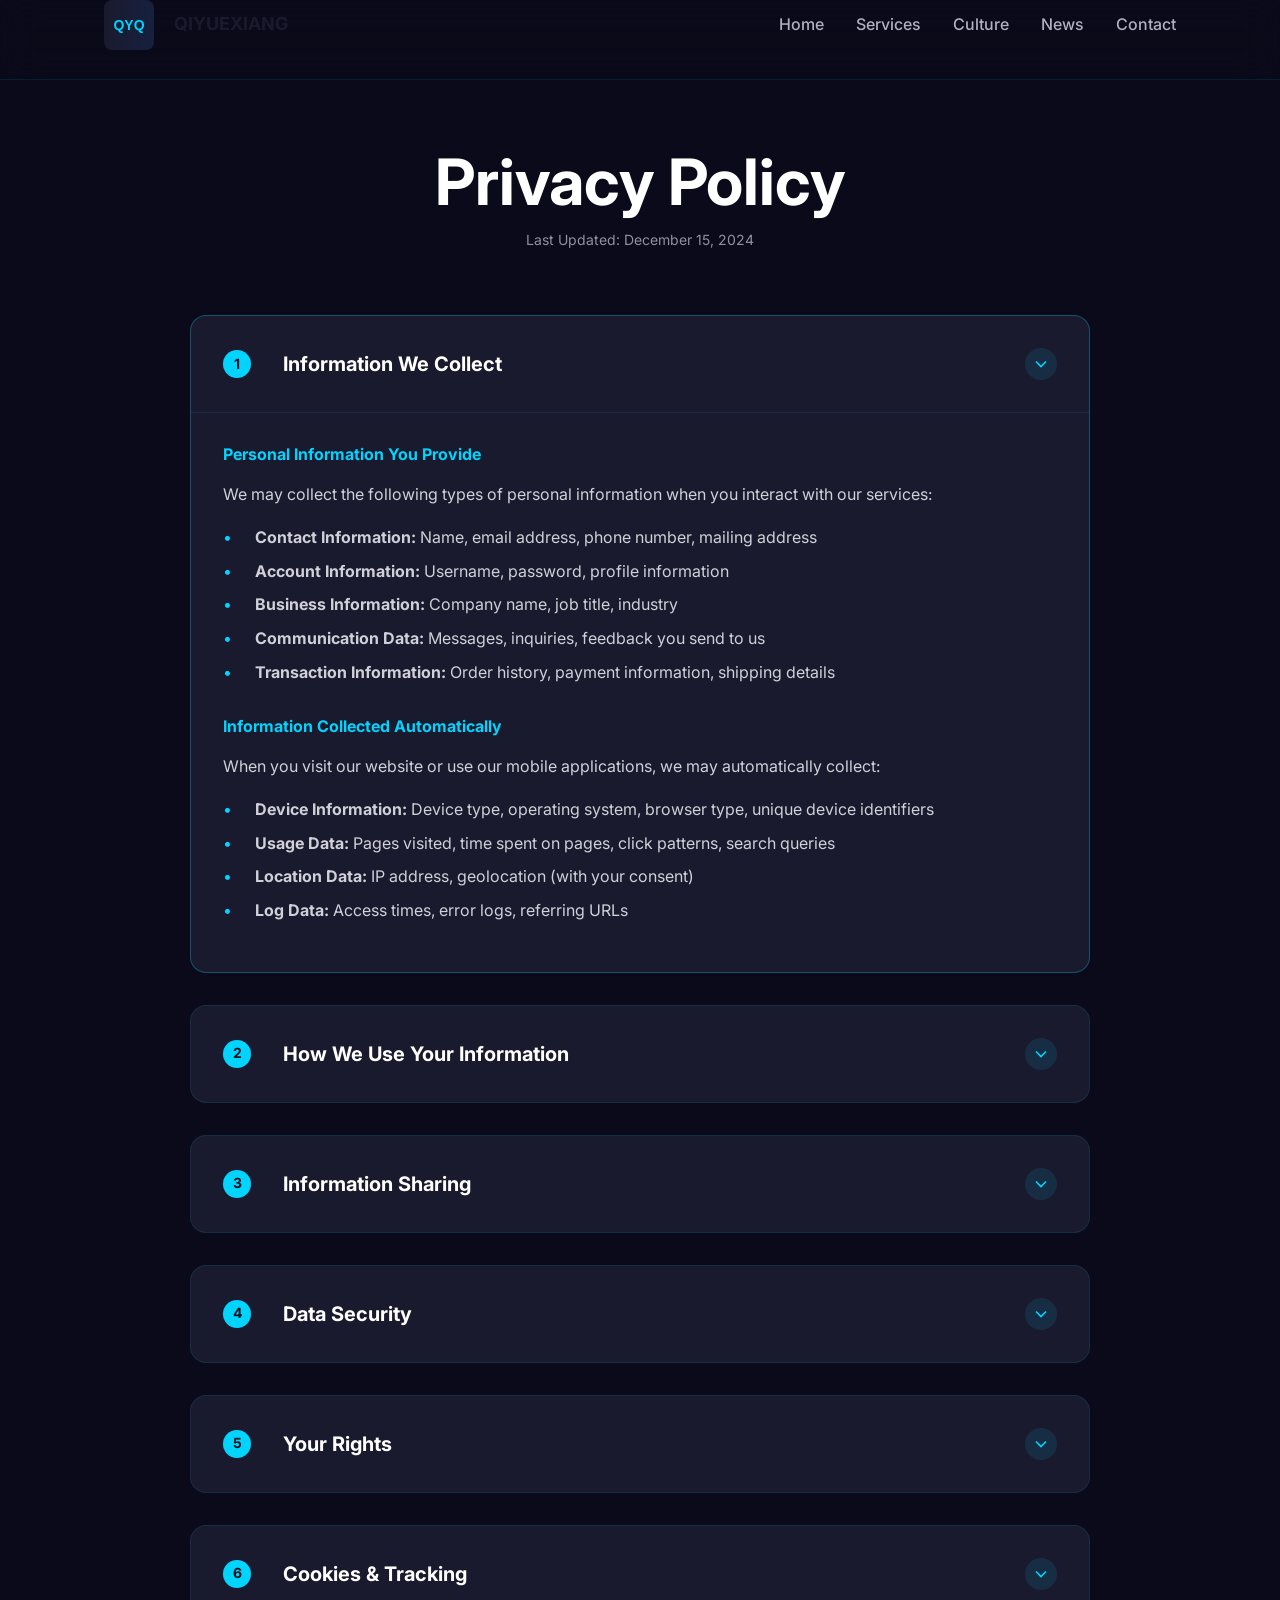
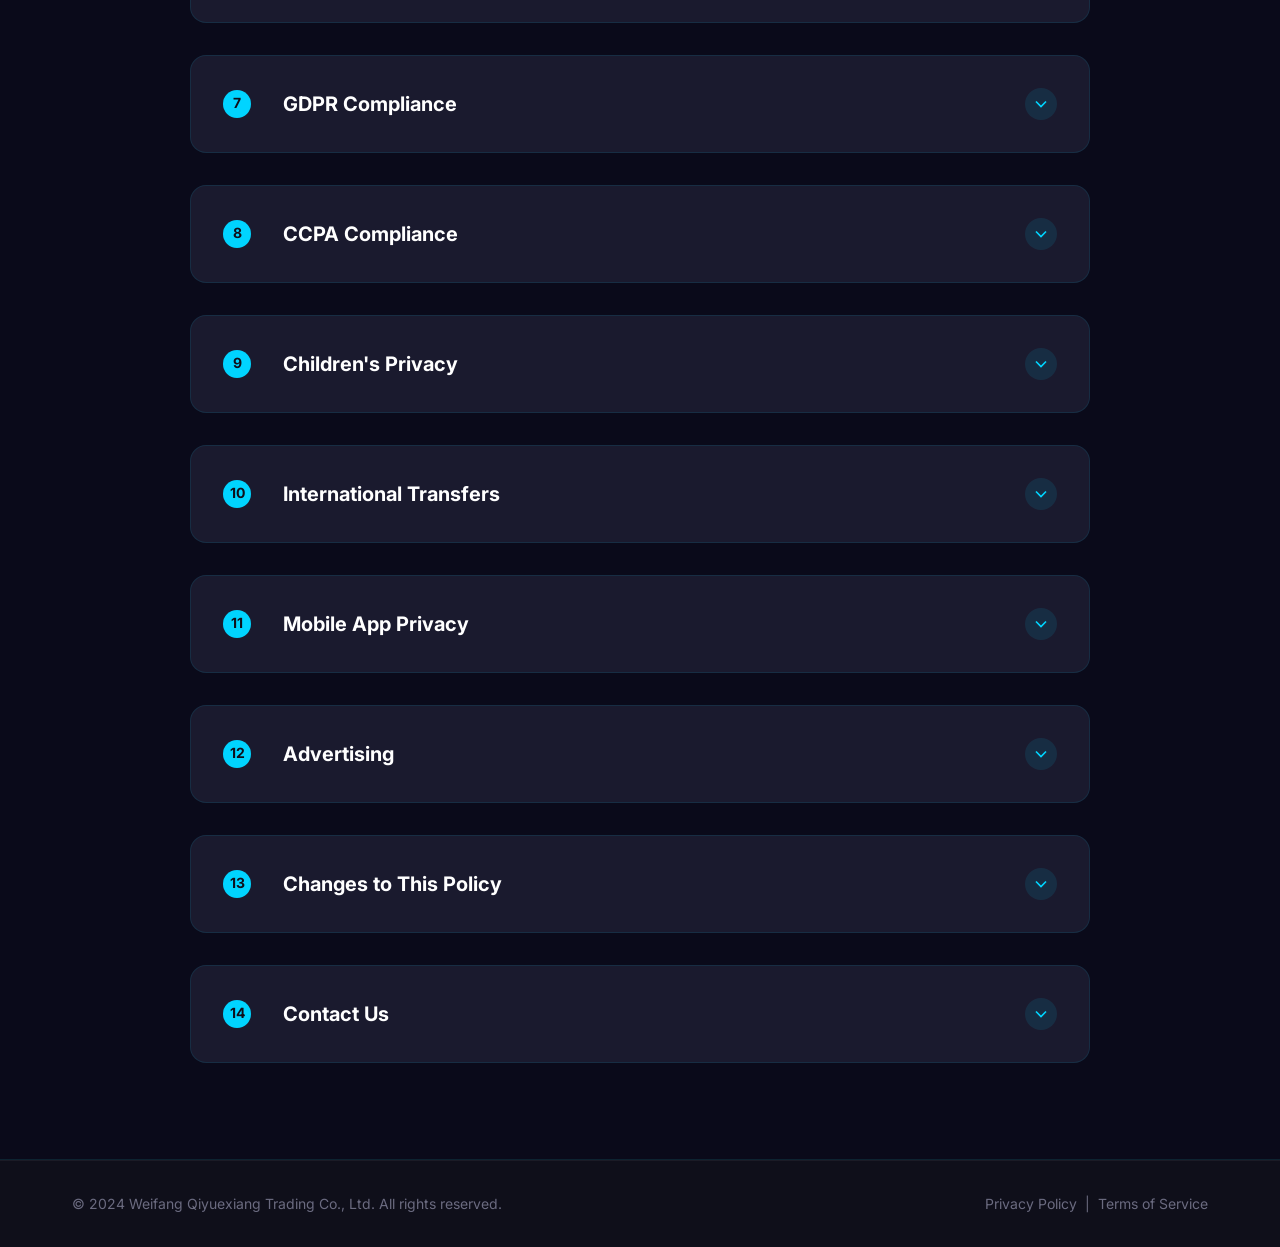
==== commit 16ac27b1: "1" ====
--- a/privacy.html
+++ b/privacy.html
@@ -33,7 +33,7 @@
                             </linearGradient>
                         </defs>
                         <rect x="0" y="0" width="50" height="50" rx="8" fill="url(#logoGradient)"/>
-<text x="25" y="30" font-family="Arial, sans-serif" font-weight="700" font-size="14" fill="#00d4ff" text-anchor="middle">QYQ</text>
+                        <text x="25" y="30" font-family="Arial, sans-serif" font-weight="700" font-size="14" fill="#00d4ff" text-anchor="middle">QYQ</text>
                         <text x="70" y="30" font-family="Inter" font-weight="700" font-size="18" fill="#1a1a2e">QIYUEXIANG</text>
                     </svg>
                 </a>
@@ -62,410 +62,384 @@
                 <h1>Privacy Policy</h1>
                 <p class="last-updated">Last Updated: December 15, 2024</p>
                 
-                <div class="toc">
-                    <h2>Table of Contents</h2>
-                    <ol>
-                        <li><a href="#information-collection">Information We Collect</a></li>
-                        <li><a href="#information-use">How We Use Your Information</a></li>
-                        <li><a href="#information-sharing">Information Sharing and Disclosure</a></li>
-                        <li><a href="#data-security">Data Security</a></li>
-                        <li><a href="#user-rights">Your Rights and Choices</a></li>
-                        <li><a href="#cookies">Cookies and Tracking Technologies</a></li>
-                        <li><a href="#children-privacy">Children's Privacy</a></li>
-                        <li><a href="#international-transfers">International Data Transfers</a></li>
-                        <li><a href="#gdpr">GDPR Compliance (European Union)</a></li>
-                        <li><a href="#ccpa">CCPA Compliance (California)</a></li>
-                        <li><a href="#mobile-apps">Mobile Applications Privacy</a></li>
-                        <li><a href="#advertising">Advertising and Third-Party Services</a></li>
-                        <li><a href="#app-store-policies">App Store Compliance</a></li>
-                        <li><a href="#changes">Changes to This Privacy Policy</a></li>
-                        <li><a href="#contact">Contact Us</a></li>
-                    </ol>
-                </div>
-
-                <div class="legal-section" id="information-collection">
-                    <h2>1. Information We Collect</h2>
-                    
-                    <h3>1.1 Personal Information You Provide</h3>
-                    <p>We may collect the following types of personal information when you interact with our services:</p>
-                    <ul>
-                        <li><strong>Contact Information:</strong> Name, email address, phone number, mailing address</li>
-                        <li><strong>Account Information:</strong> Username, password, profile information</li>
-                        <li><strong>Business Information:</strong> Company name, job title, industry</li>
-                        <li><strong>Communication Data:</strong> Messages, inquiries, feedback you send to us</li>
-                        <li><strong>Transaction Information:</strong> Order history, payment information, shipping details</li>
-                        <li><strong>Employment Information:</strong> Resume, CV, employment history (for job applicants)</li>
-                    </ul>
-                    
-                    <h3>1.2 Information Collected Automatically</h3>
-                    <p>When you visit our website or use our mobile applications, we may automatically collect:</p>
-                    <ul>
-                        <li><strong>Device Information:</strong> Device type, operating system, browser type, unique device identifiers</li>
-                        <li><strong>Usage Data:</strong> Pages visited, time spent on pages, click patterns, search queries</li>
-                        <li><strong>Location Data:</strong> IP address, geolocation (with your consent)</li>
-                        <li><strong>Log Data:</strong> Access times, error logs, referring URLs</li>
-                    </ul>
-                    
-                    <h3>1.3 Information from Third Parties</h3>
-                    <p>We may receive information from:</p>
-                    <ul>
-                        <li>Business partners and service providers</li>
-                        <li>Advertising networks and analytics providers</li>
-                        <li>Public databases and data brokers</li>
-                        <li>Social media platforms (if you choose to connect)</li>
-                    </ul>
-                </div>
-
-                <div class="legal-section" id="information-use">
-                    <h2>2. How We Use Your Information</h2>
-                    <p>We use the information we collect for the following purposes:</p>
-                    <ul>
-                        <li>To provide, maintain, and improve our services</li>
-                        <li>To process transactions and send related information</li>
-                        <li>To respond to your inquiries and fulfill your requests</li>
-                        <li>To send promotional communications (with your consent)</li>
-                        <li>To personalize your experience and provide tailored content</li>
-                        <li>To monitor and analyze usage patterns and trends</li>
-                        <li>To detect, prevent, and address technical issues and fraud</li>
-                        <li>To comply with legal obligations and protect our rights</li>
-                        <li>To enforce our Terms of Service</li>
-                        <li>To provide customer support and technical assistance</li>
-                        <li>To develop new products, features, and services</li>
-                    </ul>
-                </div>
-
-                <div class="legal-section" id="information-sharing">
-                    <h2>3. Information Sharing and Disclosure</h2>
-                    <p>We may share your information with:</p>
-                    
-                    <h3>3.1 Service Providers</h3>
-                    <p>We may share information with third-party service providers who perform services on our behalf, including:</p>
-                    <ul>
-                        <li>Payment processing companies</li>
-                        <li>Shipping and logistics partners</li>
-                        <li>Cloud hosting and data storage providers</li>
-                        <li>Customer support service providers</li>
-                        <li>Marketing and advertising partners</li>
-                        <li>Analytics and data analysis services</li>
-                    </ul>
-                    
-                    <h3>3.2 Business Transfers</h3>
-                    <p>If we are involved in a merger, acquisition, asset sale, or bankruptcy proceeding, your information may be transferred as part of that transaction.</p>
-                    
-                    <h3>3.3 Legal Requirements</h3>
-                    <p>We may disclose information if required to:</p>
-                    <ul>
-                        <li>Comply with applicable laws and regulations</li>
-                        <li>Respond to legal requests, court orders, or legal processes</li>
-                        <li>Protect the rights, property, or safety of our company, users, or the public</li>
-                        <li>Enforce our agreements and policies</li>
-                    </ul>
-                    
-                    <h3>3.4 With Your Consent</h3>
-                    <p>We may share information with third parties when you explicitly consent to such sharing.</p>
-                </div>
-
-                <div class="legal-section" id="data-security">
-                    <h2>4. Data Security</h2>
-                    <p>We implement appropriate technical and organizational measures to protect your personal information, including:</p>
-                    <ul>
-                        <li>Encryption of sensitive data during transmission and at rest</li>
-                        <li>Regular security assessments and penetration testing</li>
-                        <li>Access controls and authentication measures</li>
-                        <li>Employee training on data protection and privacy</li>
-                        <li>Incident response procedures and breach notification protocols</li>
-                        <li>Secure development practices for our applications</li>
-                        <li>Regular audits and compliance monitoring</li>
-                    </ul>
-                    <p>While we strive to protect your information, no method of transmission over the Internet or electronic storage is 100% secure. We cannot guarantee absolute security.</p>
-                </div>
-
-                <div class="legal-section" id="user-rights">
-                    <h2>5. Your Rights and Choices</h2>
-                    <p>Depending on your location, you may have the following rights regarding your personal information:</p>
-                    <ul>
-                        <li><strong>Access:</strong> Request a copy of the personal information we hold about you</li>
-                        <li><strong>Correction:</strong> Request correction of inaccurate or incomplete information</li>
-                        <li><strong>Deletion:</strong> Request deletion of your personal information</li>
-                        <li><strong>Restriction:</strong> Request restriction of processing of your information</li>
-                        <li><strong>Portability:</strong> Request transfer of your information in a structured, machine-readable format</li>
-                        <li><strong>Objection:</strong> Object to certain processing activities, including direct marketing</li>
-                        <li><strong>Withdraw Consent:</strong> Withdraw consent where processing is based on consent</li>
-                        <li><strong>Opt-out:</strong> Opt-out of certain data collection and sharing practices</li>
-                    </ul>
-                    <p>To exercise these rights, please contact us using the information provided in the "Contact Us" section. We will respond to your request within the timeframe required by applicable law.</p>
-                </div>
-
-                <div class="legal-section" id="cookies">
-                    <h2>6. Cookies and Tracking Technologies</h2>
-                    <p>We use cookies and similar tracking technologies to collect and track information about your browsing activities. These include:</p>
-                    
-                    <h3>6.1 Types of Cookies We Use</h3>
-                    <ul>
-                        <li><strong>Essential Cookies:</strong> Required for basic website functionality</li>
-                        <li><strong>Analytics Cookies:</strong> Help us understand how visitors use our website</li>
-                        <li><strong>Preference Cookies:</strong> Remember your settings and preferences</li>
-                        <li><strong>Marketing Cookies:</strong> Track browsing behavior for targeted advertising</li>
-                        <li><strong>Social Media Cookies:</strong> Enable sharing on social media platforms</li>
-                    </ul>
-                    
-                    <h3>6.2 Managing Cookies</h3>
-                    <p>You can control cookies through your browser settings. However, disabling certain cookies may affect website functionality.</p>
-                    
-                    <h3>6.3 Do Not Track</h3>
-                    <p>We respect Do Not Track signals. When we detect a Do Not Track signal, we will not track that browser for analytical or advertising purposes.</p>
-                </div>
-
-                <div class="legal-section" id="children-privacy">
-                    <h2>7. Children's Privacy</h2>
-                    <p>Our services are not directed to children under the age of 16 (or the applicable age of consent in your jurisdiction). We do not knowingly collect personal information from children without parental consent.</p>
-                    
-                    <h3>7.1 COPPA Compliance (United States)</h3>
-                    <p>In accordance with the Children's Online Privacy Protection Act (COPPA), we do not knowingly collect personal information from children under 13 years of age without verifiable parental consent. If we become aware that we have collected personal information from a child under 13, we will take steps to delete that information promptly.</p>
-                    
-                    <h3>7.2 Age Verification</h3>
-                    <p>Our services are intended for users who are at least 16 years old, or the age of digital consent in their jurisdiction. By using our services, you represent that you meet this age requirement.</p>
-                </div>
-
-                <div class="legal-section" id="international-transfers">
-                    <h2>8. International Data Transfers</h2>
-                    <p>Your information may be transferred to and processed in countries other than your country of residence. These countries may have different data protection laws than your country.</p>
-                    
-                    <h3>8.1 Transfer Mechanisms</h3>
-                    <p>When we transfer personal information internationally, we ensure appropriate safeguards are in place, including:</p>
-                    <ul>
-                        <li>Standard Contractual Clauses (SCCs) approved by relevant authorities</li>
-                        <li>Binding Corporate Rules for intra-group transfers</li>
-                        <li>Privacy Shield certification (for transfers from the EU/Switzerland to the US)</li>
-                        <li>Other approved transfer mechanisms as permitted by applicable law</li>
-                    </ul>
-                    
-                    <h3>8.2 Data Processing Agreements</h3>
-                    <p>We enter into data processing agreements with all service providers that handle personal information, ensuring appropriate protections are maintained.</p>
-                </div>
-
-                <div class="legal-section" id="gdpr">
-                    <h2>9. GDPR Compliance (European Union)</h2>
-                    <p>If you are located in the European Economic Area (EEA), the following provisions apply in addition to the rest of this Privacy Policy:</p>
-                    
-                    <h3>9.1 Legal Basis for Processing</h3>
-                    <p>We process your personal information based on one or more of the following legal grounds:</p>
-                    <ul>
-                        <li><strong>Contract Performance:</strong> Processing necessary to provide our services</li>
-                        <li><strong>Legitimate Interests:</strong> Processing for our legitimate business interests (balanced against your rights)</li>
-                        <li><strong>Consent:</strong> Processing based on your explicit consent</li>
-                        <li><strong>Legal Obligation:</strong> Processing required to comply with applicable laws</li>
-                    </ul>
-                    
-                    <h3>9.2 Data Protection Officer</h3>
-                    <p>For GDPR-related inquiries, you can contact our Data Protection Officer at: <a href="mailto:privacy@qiyuexiang.com">privacy@qiyuexiang.com</a></p>
-                    
-                    <h3>9.3 Supervisory Authority</h3>
-                    <p>You have the right to lodge a complaint with the supervisory authority in your country of residence if you believe we have violated your privacy rights.</p>
-                    
-                    <h3>9.4 Data Protection Impact Assessments</h3>
-                    <p>We conduct Data Protection Impact Assessments (DPIAs) for high-risk processing activities as required by GDPR Article 35.</p>
-                </div>
-
-                <div class="legal-section" id="ccpa">
-                    <h2>10. CCPA Compliance (California)</h2>
-                    <p>If you are a California resident, you have additional rights under the California Consumer Privacy Act (CCPA) and the California Privacy Rights Act (CPRA):</p>
-                    
-                    <h3>10.1 Your California Privacy Rights</h3>
-                    <ul>
-                        <li><strong>Right to Know:</strong> Request disclosure of personal information collected, used, disclosed, or sold</li>
-                        <li><strong>Right to Delete:</strong> Request deletion of personal information</li>
-                        <li><strong>Right to Opt-Out:</strong> Opt-out of the sale of personal information</li>
-                        <li><strong>Right to Non-Discrimination:</strong> Not be discriminated against for exercising your rights</li>
-                        <li><strong>Right to Correct:</strong> Request correction of inaccurate personal information</li>
-                        <li><strong>Right to Limit Use:</strong> Limit use of sensitive personal information</li>
-                    </ul>
-                    
-                    <h3>10.2 Categories of Personal Information</h3>
-                    <p>In the past 12 months, we may have collected the following categories of personal information:</p>
-                    <ul>
-                        <li>Identifiers (name, email, phone, address, IP address)</li>
-                        <li>Commercial information (transaction history, order details)</li>
-                        <li>Internet/electronic activity (browsing history, app usage)</li>
-                        <li>Geolocation data</li>
-                        <li>Professional/employment information</li>
-                        <li>Inferences from collected information</li>
-                    </ul>
-                    
-                    <h3>10.3 "Do Not Sell My Personal Information"</h3>
-                    <p>California residents may opt-out of the sale of their personal information. To exercise this right, please contact us or use the opt-out mechanisms available on our website.</p>
-                    
-                    <h3>10.4 Verification Process</h3>
-                    <p>We will verify your identity before processing CCPA requests. Authorized agents may submit requests on your behalf with proper documentation.</p>
-                    
-                    <h3>10.5 Financial Incentives</h3>
-                    <p>If we offer financial incentives or price/service differences related to personal information, we will provide clear disclosure and obtain your consent.</p>
-                </div>
-
-                <div class="legal-section" id="mobile-apps">
-                    <h2>11. Mobile Applications Privacy</h2>
-                    <p>Our mobile applications (available on Google Play Store and Apple App Store) collect additional information as described below:</p>
-                    
-                    <h3>11.1 Permissions We May Request</h3>
-                    <ul>
-                        <li><strong>Camera:</strong> For scanning documents, taking photos, or video calls</li>
-                        <li><strong>Location:</strong> For location-based services (with your consent)</li>
-                        <li><strong>Storage:</strong> For saving files and data locally</li>
-                        <li><strong>Contacts:</strong> For connecting with other users (if applicable)</li>
-                        <li><strong>Microphone:</strong> For voice input and calls</li>
-                        <li><strong>Notifications:</strong> For push notifications and updates</li>
-                    </ul>
-                    
-                    <h3>11.2 App-Specific Data Collection</h3>
-                    <p>Our mobile management applications may collect:</p>
-                    <ul>
-                        <li>Inventory and transaction data you input</li>
-                        <li>Business analytics and reporting information</li>
-                        <li>User preferences and settings</li>
-                        <li>Device performance and crash reports</li>
-                        <li>Usage analytics and engagement metrics</li>
-                    </ul>
-                    
-                    <h3>11.3 Data Storage and Retention</h3>
-                    <p>Data collected through our mobile applications is stored securely on our servers and retained according to our data retention policy. You can request deletion of your data through the app settings or by contacting us.</p>
-                    
-                    <h3>11.4 Offline Functionality</h3>
-                    <p>Some features may work offline. When the app reconnects to the internet, data is synchronized with our servers.</p>
-                </div>
-
-                <div class="legal-section" id="advertising">
-                    <h2>12. Advertising and Third-Party Services</h2>
-                    <p>Our mobile applications may include advertising from third-party ad networks to support our free services. This section explains how we handle advertising and ad monetization.</p>
-                    
-                    <h3>12.1 Advertising Networks</h3>
-                    <p>We may integrate the following advertising and monetization platforms in our mobile applications:</p>
-                    <ul>
-                        <li><strong>Google AdMob:</strong> Google's mobile advertising platform</li>
-                        <li><strong>Facebook Audience Network:</strong> Facebook's mobile ad network</li>
-                        <li><strong>Unity Ads:</strong> Unity Technologies' advertising platform</li>
-                        <li><strong>AppLovin MAX:</strong> AppLovin's mobile ad platform</li>
-                        <li><strong>IronSource:</strong> App monetization and user acquisition platform</li>
-                        <li><strong>Vungle (by TikTok):</strong> Mobile advertising platform</li>
-                        <li><strong>Chartboost:</strong> Mobile game advertising and monetization</li>
-                        <li><strong>AdColony:</strong> Mobile advertising platform</li>
-                        <li><strong>MoPub (by Twitter/X):</strong> Mobile ad mediation platform</li>
-                        <li><strong>Pangle:</strong> TikTok's mobile ad platform</li>
-                        <li><strong>Mintegral:</strong> Mobile advertising and monetization platform</li>
-                        <li><strong>Liftoff:</strong> Mobile app engagement and advertising platform</li>
-                        <li><strong>Fyber:</strong> Mobile advertising monetization platform</li>
-                        <li><strong>StartApp:</strong> Mobile advertising platform</li>
-                        <li><strong>InMobi:</strong> Mobile advertising and monetization platform</li>
-                    </ul>
-                    
-                    <h3>12.2 Types of Advertisements We Display</h3>
-                    <p>Our applications may display the following ad formats:</p>
-                    <ul>
-                        <li><strong>Splash Ads (Open Ads):</strong> Full-screen advertisements displayed when the app opens or transitions</li>
-                        <li><strong>Rewarded Video Ads:</strong> Video advertisements users can watch in exchange for in-app rewards</li>
-                        <li><strong>Interstitial Ads:</strong> Full-screen advertisements displayed between content or during transitions</li>
-                        <li><strong>Banner Ads:</strong> Rectangular advertisements displayed at the top or bottom of the screen</li>
-                        <li><strong>Native Ads:</strong> Advertisements designed to match the visual style of the app content</li>
-                        <li><strong>Playable Ads:</strong> Interactive advertisements that allow users to try a game before downloading</li>
-                    </ul>
-                    
-                    <h3>12.3 How Advertising Data is Used</h3>
-                    <p>Advertising networks may collect and use:</p>
-                    <ul>
-                        <li>Device identifiers (GAID, IDFA)</li>
-                        <li>Location data (approximate or precise, with consent)</li>
-                        <li>App usage and engagement data</li>
-                        <li>Demographic information</li>
-                        <li>Interest-based advertising data</li>
-                        <li>Conversion tracking data</li>
-                    </ul>
-                    
-                    <h3>12.4 Advertising Compliance</h3>
-                    <p>Our advertising practices comply with:</p>
-                    <ul>
-                        <li><strong>Google Play Developer Program Policies:</strong> We follow Google's advertising policies for all AdMob implementations</li>
-                        <li><strong>Apple App Store Review Guidelines:</strong> We adhere to Apple's advertising and monetization guidelines</li>
-                        <li><strong>Interactive Advertising Bureau (IAB) Standards:</strong> We follow industry-standard ad serving practices</li>
-                        <li><strong>Digital Advertising Alliance (DAA) Principles:</strong> We honor consumer choice regarding interest-based advertising</li>
-                    </ul>
-                    
-                    <h3>12.5 User Control Over Ads</h3>
-                    <p>You can control advertising preferences through:</p>
-                    <ul>
-                        <li><strong>Device Settings:</strong> Use device opt-out mechanisms (GAID, IDFA reset)</li>
-                        <li><strong>In-App Settings:</strong> Some apps offer ad preferences in settings</li>
-                        <li><strong>Network-Specific Opt-Out:</strong> Each advertising network may offer its own opt-out mechanism</li>
-                        <li><strong>Android Ad Settings:</strong> Google Play Services includes ad personalization controls</li>
-                        <li><strong>iOS Tracking Limits:</strong> Apple's App Tracking Transparency framework</li>
-                    </ul>
-                    
-                    <h3>12.6 Age-Restricted Advertising</h3>
-                    <p>We do not display targeted advertising to users identified as under 16 years of age. Age verification may be required for certain advertising features.</p>
-                    
-                    <h3>12.7 Ad Revenue and User Privacy</h3>
-                    <p>While advertising revenue supports our services, we are committed to balancing monetization with user privacy. We regularly review our advertising partners and practices to ensure compliance with applicable laws and regulations.</p>
-                </div>
-
-                <div class="legal-section" id="app-store-policies">
-                    <h2>13. App Store Compliance</h2>
-                    
-                    <h3>13.1 Google Play Store Requirements</h3>
-                    <p>Our applications published on Google Play comply with:</p>
-                    <ul>
-                        <li><strong>Developer Program Policies:</strong> All apps meet Google's content, design, and functionality requirements</li>
-                        <li><strong>Privacy Policy Requirements:</strong> Complete privacy disclosures as required by Google</li>
-                        <li><strong>Data Safety Section:</strong> Accurate disclosure of data collection and sharing practices</li>
-                        <li><strong>Children's Apps:</strong> Proper classification and compliance for apps serving children</li>
-                        <li><strong>Ad Formats:</strong> Compliance with Google's permitted ad formats and placement rules</li>
-                        <li><strong>User Data Policy:</strong> Adherence to Google's policies on user data handling</li>
-                    </ul>
-                    
-                    <h3>13.2 Apple App Store Requirements</h3>
-                    <p>Our applications published on the Apple App Store comply with:</p>
-                    <ul>
-                        <li><strong>App Store Review Guidelines:</strong> All apps meet Apple's quality and content standards</li>
-                        <li><strong>Privacy Nutrition Labels:</strong> Accurate disclosure of data types collected</li>
-                        <li><strong>App Tracking Transparency:</strong> Proper implementation of tracking permissions</li>
-                        <li><strong>Children's Category:</strong> Compliance with Apple's requirements for apps in the Children's Category</li>
-                        <li><strong>Advertising Services:</strong> Adherence to Apple's advertising policies</li>
-                        <li><strong>Data Collection and Storage:</strong> Compliance with Apple's requirements for user data</li>
-                    </ul>
-                    
-                    <h3>13.3 Regional App Store Requirements</h3>
-                    <p>We may publish our applications on regional app stores, each of which may have specific compliance requirements. We commit to meeting all applicable requirements for each marketplace.</p>
-                    
-                    <h3>13.4 App Updates and Policy Changes</h3>
-                    <p>When app store policies change, we will update our applications and privacy practices to maintain compliance.</p>
-                </div>
-
-                <div class="legal-section" id="changes">
-                    <h2>14. Changes to This Privacy Policy</h2>
-                    <p>We may update this Privacy Policy from time to time to reflect changes in our practices or legal requirements. When we make material changes:</p>
-                    <ul>
-                        <li>We will update the "Last Updated" date at the top of this policy</li>
-                        <li>We will notify you through prominent notice on our website or within the app</li>
-                        <li>For significant changes, we will obtain your consent where required by law</li>
-                        <li>We will archive previous versions of this policy for your reference</li>
-                    </ul>
-                    <p>We encourage you to review this Privacy Policy periodically to stay informed about our data practices.</p>
-                </div>
-
-                <div class="legal-section" id="contact">
-                    <h2>15. Contact Us</h2>
-                    <p>If you have any questions about this Privacy Policy or our data practices, please contact us:</p>
-                    
-                    <h3>Weifang Qiyuexiang Trading Co., Ltd</h3>
-                    <p>
-                        Address: 1000 meters west of the intersection of Changqing Street and Heping South Road,<br>
-                        Junbukou Comprehensive Project Area, Wangliu Street,<br>
-                        Weifang, Shandong Province, China 261000
-                    </p>
-                    <p>
-                        Email: <a href="mailto:privacy@qiyuexiang.com">privacy@qiyuexiang.com</a><br>
-                        General Support: <a href="mailto:support@qiyuexiang.com">support@qiyuexiang.com</a><br>
-                        Business Inquiries: <a href="mailto:guoqiang@qiyuexiang.com">guoqiang@qiyuexiang.com</a>
-                    </p>
-                    
-                    <p>We will respond to your inquiry within 30 days of receipt.</p>
+                <div class="legal-cards">
+                    <!-- Card 1 -->
+                    <div class="legal-card highlight">
+                        <div class="legal-card-header">
+                            <div class="legal-card-title">
+                                <span class="legal-card-number">1</span>
+                                <h2>Information We Collect</h2>
+                            </div>
+                            <div class="legal-card-toggle">
+                                <svg viewBox="0 0 24 24" width="20" height="20" fill="none" stroke="currentColor" stroke-width="2">
+                                    <path d="M6 9l6 6 6-6"/>
+                                </svg>
+                            </div>
+                        </div>
+                        <div class="legal-card-content">
+                            <div class="legal-card-body">
+                                <h3>Personal Information You Provide</h3>
+                                <p>We may collect the following types of personal information when you interact with our services:</p>
+                                <ul>
+                                    <li><strong>Contact Information:</strong> Name, email address, phone number, mailing address</li>
+                                    <li><strong>Account Information:</strong> Username, password, profile information</li>
+                                    <li><strong>Business Information:</strong> Company name, job title, industry</li>
+                                    <li><strong>Communication Data:</strong> Messages, inquiries, feedback you send to us</li>
+                                    <li><strong>Transaction Information:</strong> Order history, payment information, shipping details</li>
+                                </ul>
+                                
+                                <h3>Information Collected Automatically</h3>
+                                <p>When you visit our website or use our mobile applications, we may automatically collect:</p>
+                                <ul>
+                                    <li><strong>Device Information:</strong> Device type, operating system, browser type, unique device identifiers</li>
+                                    <li><strong>Usage Data:</strong> Pages visited, time spent on pages, click patterns, search queries</li>
+                                    <li><strong>Location Data:</strong> IP address, geolocation (with your consent)</li>
+                                    <li><strong>Log Data:</strong> Access times, error logs, referring URLs</li>
+                                </ul>
+                            </div>
+                        </div>
+                    </div>
+
+                    <!-- Card 2 -->
+                    <div class="legal-card">
+                        <div class="legal-card-header">
+                            <div class="legal-card-title">
+                                <span class="legal-card-number">2</span>
+                                <h2>How We Use Your Information</h2>
+                            </div>
+                            <div class="legal-card-toggle">
+                                <svg viewBox="0 0 24 24" width="20" height="20" fill="none" stroke="currentColor" stroke-width="2">
+                                    <path d="M6 9l6 6 6-6"/>
+                                </svg>
+                            </div>
+                        </div>
+                        <div class="legal-card-content">
+                            <div class="legal-card-body">
+                                <p>We use the information we collect for the following purposes:</p>
+                                <ul>
+                                    <li>To provide, maintain, and improve our services</li>
+                                    <li>To process transactions and send related information</li>
+                                    <li>To respond to your inquiries and fulfill your requests</li>
+                                    <li>To send promotional communications (with your consent)</li>
+                                    <li>To personalize your experience and provide tailored content</li>
+                                    <li>To monitor and analyze usage patterns and trends</li>
+                                    <li>To detect, prevent, and address technical issues and fraud</li>
+                                    <li>To comply with legal obligations and protect our rights</li>
+                                </ul>
+                            </div>
+                        </div>
+                    </div>
+
+                    <!-- Card 3 -->
+                    <div class="legal-card">
+                        <div class="legal-card-header">
+                            <div class="legal-card-title">
+                                <span class="legal-card-number">3</span>
+                                <h2>Information Sharing</h2>
+                            </div>
+                            <div class="legal-card-toggle">
+                                <svg viewBox="0 0 24 24" width="20" height="20" fill="none" stroke="currentColor" stroke-width="2">
+                                    <path d="M6 9l6 6 6-6"/>
+                                </svg>
+                            </div>
+                        </div>
+                        <div class="legal-card-content">
+                            <div class="legal-card-body">
+                                <p>We may share your information with:</p>
+                                <ul>
+                                    <li><strong>Service Providers:</strong> Payment processing, shipping, cloud hosting, customer support</li>
+                                    <li><strong>Business Transfers:</strong> In case of merger, acquisition, or asset sale</li>
+                                    <li><strong>Legal Requirements:</strong> To comply with applicable laws and regulations</li>
+                                    <li><strong>With Your Consent:</strong> When you explicitly agree to such sharing</li>
+                                </ul>
+                            </div>
+                        </div>
+                    </div>
+
+                    <!-- Card 4 -->
+                    <div class="legal-card">
+                        <div class="legal-card-header">
+                            <div class="legal-card-title">
+                                <span class="legal-card-number">4</span>
+                                <h2>Data Security</h2>
+                            </div>
+                            <div class="legal-card-toggle">
+                                <svg viewBox="0 0 24 24" width="20" height="20" fill="none" stroke="currentColor" stroke-width="2">
+                                    <path d="M6 9l6 6 6-6"/>
+                                </svg>
+                            </div>
+                        </div>
+                        <div class="legal-card-content">
+                            <div class="legal-card-body">
+                                <p>We implement appropriate technical and organizational measures to protect your personal information, including:</p>
+                                <ul>
+                                    <li>Encryption of sensitive data during transmission and at rest</li>
+                                    <li>Regular security assessments and penetration testing</li>
+                                    <li>Access controls and authentication measures</li>
+                                    <li>Employee training on data protection and privacy</li>
+                                    <li>Incident response procedures and breach notification protocols</li>
+                                </ul>
+                                <p>While we strive to protect your information, no method of transmission over the Internet or electronic storage is 100% secure.</p>
+                            </div>
+                        </div>
+                    </div>
+
+                    <!-- Card 5 -->
+                    <div class="legal-card">
+                        <div class="legal-card-header">
+                            <div class="legal-card-title">
+                                <span class="legal-card-number">5</span>
+                                <h2>Your Rights</h2>
+                            </div>
+                            <div class="legal-card-toggle">
+                                <svg viewBox="0 0 24 24" width="20" height="20" fill="none" stroke="currentColor" stroke-width="2">
+                                    <path d="M6 9l6 6 6-6"/>
+                                </svg>
+                            </div>
+                        </div>
+                        <div class="legal-card-content">
+                            <div class="legal-card-body">
+                                <p>Depending on your location, you may have the following rights:</p>
+                                <ul>
+                                    <li><strong>Access:</strong> Request a copy of the personal information we hold about you</li>
+                                    <li><strong>Correction:</strong> Request correction of inaccurate or incomplete information</li>
+                                    <li><strong>Deletion:</strong> Request deletion of your personal information</li>
+                                    <li><strong>Portability:</strong> Request transfer of your information in a structured format</li>
+                                    <li><strong>Objection:</strong> Object to certain processing activities</li>
+                                    <li><strong>Withdraw Consent:</strong> Withdraw consent where processing is based on consent</li>
+                                </ul>
+                            </div>
+                        </div>
+                    </div>
+
+                    <!-- Card 6 -->
+                    <div class="legal-card">
+                        <div class="legal-card-header">
+                            <div class="legal-card-title">
+                                <span class="legal-card-number">6</span>
+                                <h2>Cookies & Tracking</h2>
+                            </div>
+                            <div class="legal-card-toggle">
+                                <svg viewBox="0 0 24 24" width="20" height="20" fill="none" stroke="currentColor" stroke-width="2">
+                                    <path d="M6 9l6 6 6-6"/>
+                                </svg>
+                            </div>
+                        </div>
+                        <div class="legal-card-content">
+                            <div class="legal-card-body">
+                                <p>We use cookies and similar tracking technologies:</p>
+                                <ul>
+                                    <li><strong>Essential Cookies:</strong> Required for basic website functionality</li>
+                                    <li><strong>Analytics Cookies:</strong> Help us understand how visitors use our website</li>
+                                    <li><strong>Preference Cookies:</strong> Remember your settings and preferences</li>
+                                    <li><strong>Marketing Cookies:</strong> Track browsing behavior for targeted advertising</li>
+                                </ul>
+                                <p>You can control cookies through your browser settings.</p>
+                            </div>
+                        </div>
+                    </div>
+
+                    <!-- Card 7 -->
+                    <div class="legal-card">
+                        <div class="legal-card-header">
+                            <div class="legal-card-title">
+                                <span class="legal-card-number">7</span>
+                                <h2>GDPR Compliance</h2>
+                            </div>
+                            <div class="legal-card-toggle">
+                                <svg viewBox="0 0 24 24" width="20" height="20" fill="none" stroke="currentColor" stroke-width="2">
+                                    <path d="M6 9l6 6 6-6"/>
+                                </svg>
+                            </div>
+                        </div>
+                        <div class="legal-card-content">
+                            <div class="legal-card-body">
+                                <p>If you are located in the European Economic Area (EEA), we process your personal information based on:</p>
+                                <ul>
+                                    <li><strong>Contract Performance:</strong> Processing necessary to provide our services</li>
+                                    <li><strong>Legitimate Interests:</strong> Processing for our legitimate business interests</li>
+                                    <li><strong>Consent:</strong> Processing based on your explicit consent</li>
+                                    <li><strong>Legal Obligation:</strong> Processing required to comply with applicable laws</li>
+                                </ul>
+                                <p>Contact our Data Protection Officer at: <a href="mailto:privacy@qiyuexiang.com">privacy@qiyuexiang.com</a></p>
+                            </div>
+                        </div>
+                    </div>
+
+                    <!-- Card 8 -->
+                    <div class="legal-card">
+                        <div class="legal-card-header">
+                            <div class="legal-card-title">
+                                <span class="legal-card-number">8</span>
+                                <h2>CCPA Compliance</h2>
+                            </div>
+                            <div class="legal-card-toggle">
+                                <svg viewBox="0 0 24 24" width="20" height="20" fill="none" stroke="currentColor" stroke-width="2">
+                                    <path d="M6 9l6 6 6-6"/>
+                                </svg>
+                            </div>
+                        </div>
+                        <div class="legal-card-content">
+                            <div class="legal-card-body">
+                                <p>If you are a California resident, you have additional rights under CCPA:</p>
+                                <ul>
+                                    <li><strong>Right to Know:</strong> Request disclosure of personal information collected</li>
+                                    <li><strong>Right to Delete:</strong> Request deletion of personal information</li>
+                                    <li><strong>Right to Opt-Out:</strong> Opt-out of the sale of personal information</li>
+                                    <li><strong>Right to Non-Discrimination:</strong> Not be discriminated against for exercising your rights</li>
+                                </ul>
+                            </div>
+                        </div>
+                    </div>
+
+                    <!-- Card 9 -->
+                    <div class="legal-card">
+                        <div class="legal-card-header">
+                            <div class="legal-card-title">
+                                <span class="legal-card-number">9</span>
+                                <h2>Children's Privacy</h2>
+                            </div>
+                            <div class="legal-card-toggle">
+                                <svg viewBox="0 0 24 24" width="20" height="20" fill="none" stroke="currentColor" stroke-width="2">
+                                    <path d="M6 9l6 6 6-6"/>
+                                </svg>
+                            </div>
+                        </div>
+                        <div class="legal-card-content">
+                            <div class="legal-card-body">
+                                <p>Our services are not directed to children under the age of 16. We do not knowingly collect personal information from children without parental consent.</p>
+                                <p>If we become aware that we have collected personal information from a child under 13 without parental consent, we will take steps to delete that information promptly.</p>
+                            </div>
+                        </div>
+                    </div>
+
+                    <!-- Card 10 -->
+                    <div class="legal-card">
+                        <div class="legal-card-header">
+                            <div class="legal-card-title">
+                                <span class="legal-card-number">10</span>
+                                <h2>International Transfers</h2>
+                            </div>
+                            <div class="legal-card-toggle">
+                                <svg viewBox="0 0 24 24" width="20" height="20" fill="none" stroke="currentColor" stroke-width="2">
+                                    <path d="M6 9l6 6 6-6"/>
+                                </svg>
+                            </div>
+                        </div>
+                        <div class="legal-card-content">
+                            <div class="legal-card-body">
+                                <p>Your information may be transferred to and processed in countries other than your country of residence. When we transfer personal information internationally, we ensure appropriate safeguards are in place, including:</p>
+                                <ul>
+                                    <li>Standard Contractual Clauses (SCCs) approved by relevant authorities</li>
+                                    <li>Binding Corporate Rules for intra-group transfers</li>
+                                    <li>Privacy Shield certification (for transfers from the EU/Switzerland to the US)</li>
+                                </ul>
+                            </div>
+                        </div>
+                    </div>
+
+                    <!-- Card 11 -->
+                    <div class="legal-card">
+                        <div class="legal-card-header">
+                            <div class="legal-card-title">
+                                <span class="legal-card-number">11</span>
+                                <h2>Mobile App Privacy</h2>
+                            </div>
+                            <div class="legal-card-toggle">
+                                <svg viewBox="0 0 24 24" width="20" height="20" fill="none" stroke="currentColor" stroke-width="2">
+                                    <path d="M6 9l6 6 6-6"/>
+                                </svg>
+                            </div>
+                        </div>
+                        <div class="legal-card-content">
+                            <div class="legal-card-body">
+                                <h3>Permissions We May Request</h3>
+                                <ul>
+                                    <li><strong>Camera:</strong> For scanning documents, taking photos, or video calls</li>
+                                    <li><strong>Location:</strong> For location-based services (with your consent)</li>
+                                    <li><strong>Storage:</strong> For saving files and data locally</li>
+                                    <li><strong>Notifications:</strong> For push notifications and updates</li>
+                                </ul>
+                            </div>
+                        </div>
+                    </div>
+
+                    <!-- Card 12 -->
+                    <div class="legal-card">
+                        <div class="legal-card-header">
+                            <div class="legal-card-title">
+                                <span class="legal-card-number">12</span>
+                                <h2>Advertising</h2>
+                            </div>
+                            <div class="legal-card-toggle">
+                                <svg viewBox="0 0 24 24" width="20" height="20" fill="none" stroke="currentColor" stroke-width="2">
+                                    <path d="M6 9l6 6 6-6"/>
+                                </svg>
+                            </div>
+                        </div>
+                        <div class="legal-card-content">
+                            <div class="legal-card-body">
+                                <p>Our mobile applications may include advertising from third-party ad networks:</p>
+                                <ul>
+                                    <li>Google AdMob, Facebook Audience Network</li>
+                                    <li>Unity Ads, AppLovin MAX, IronSource</li>
+                                    <li>Vungle, Chartboost, AdColony</li>
+                                </ul>
+                                <p>You can control advertising preferences through device settings and network-specific opt-out mechanisms.</p>
+                            </div>
+                        </div>
+                    </div>
+
+                    <!-- Card 13 -->
+                    <div class="legal-card">
+                        <div class="legal-card-header">
+                            <div class="legal-card-title">
+                                <span class="legal-card-number">13</span>
+                                <h2>Changes to This Policy</h2>
+                            </div>
+                            <div class="legal-card-toggle">
+                                <svg viewBox="0 0 24 24" width="20" height="20" fill="none" stroke="currentColor" stroke-width="2">
+                                    <path d="M6 9l6 6 6-6"/>
+                                </svg>
+                            </div>
+                        </div>
+                        <div class="legal-card-content">
+                            <div class="legal-card-body">
+                                <p>We may update this Privacy Policy from time to time. When we make material changes:</p>
+                                <ul>
+                                    <li>We will update the "Last Updated" date at the top of this policy</li>
+                                    <li>We will notify you through prominent notice on our website or within the app</li>
+                                    <li>For significant changes, we will obtain your consent where required by law</li>
+                                </ul>
+                            </div>
+                        </div>
+                    </div>
+
+                    <!-- Card 14 -->
+                    <div class="legal-card">
+                        <div class="legal-card-header">
+                            <div class="legal-card-title">
+                                <span class="legal-card-number">14</span>
+                                <h2>Contact Us</h2>
+                            </div>
+                            <div class="legal-card-toggle">
+                                <svg viewBox="0 0 24 24" width="20" height="20" fill="none" stroke="currentColor" stroke-width="2">
+                                    <path d="M6 9l6 6 6-6"/>
+                                </svg>
+                            </div>
+                        </div>
+                        <div class="legal-card-content">
+                            <div class="legal-card-body">
+                                <p>If you have any questions about this Privacy Policy or our data practices, please contact us:</p>
+                                <p><strong>Weifang Qiyuexiang Trading Co., Ltd</strong></p>
+                                <p>Address: 1000 meters west of the intersection of Changqing Street and Heping South Road, Junbukou Comprehensive Project Area, Wangliu Street, Weifang, Shandong Province, China 261000</p>
+                                <p>Email: <a href="mailto:privacy@qiyuexiang.com">privacy@qiyuexiang.com</a><br>
+                                General Support: <a href="mailto:support@qiyuexiang.com">support@qiyuexiang.com</a><br>
+                                Business Inquiries: <a href="mailto:guoqiang@qiyuexiang.com">guoqiang@qiyuexiang.com</a></p>
+                                <p>We will respond to your inquiry within 30 days of receipt.</p>
+                            </div>
+                        </div>
+                    </div>
                 </div>
             </div>
         </div>
@@ -488,5 +462,14 @@
     </footer>
 
     <script src="js/main.js"></script>
+    <script>
+        // Legal Card Toggle Functionality
+        document.querySelectorAll('.legal-card-header').forEach(header => {
+            header.addEventListener('click', function() {
+                const card = this.closest('.legal-card');
+                card.classList.toggle('active');
+            });
+        });
+    </script>
 </body>
-</html>+</html>
--- a/css/styles.css
+++ b/css/styles.css
@@ -2075,15 +2075,16 @@
 }
 
 /* ========================================
-   Legal Pages
+   Legal Pages - Card Layout
    ======================================== */
 .legal-page {
-    padding: calc(var(--header-height) + var(--spacing-lg)) 0 var(--spacing-xl);
+    padding: var(--spacing-lg) 0 var(--spacing-xl);
     background: var(--bg-dark);
+    min-height: 100vh;
 }
 
 .legal-content {
-    max-width: 800px;
+    max-width: 900px;
     margin: 0 auto;
 }
 
@@ -2094,101 +2095,170 @@
 
 .last-updated {
     text-align: center;
-    color: var(--text-muted);
+    color: #9090a0;
     font-size: 0.875rem;
     margin-bottom: var(--spacing-lg);
 }
 
-.toc {
+/* Card Layout */
+.legal-cards {
+    display: flex;
+    flex-direction: column;
+    gap: var(--spacing-md);
+}
+
+.legal-card {
     background: var(--bg-card);
     border: 1px solid rgba(0, 212, 255, 0.1);
     border-radius: var(--radius-lg);
+    overflow: hidden;
+    transition: var(--transition-base);
+}
+
+.legal-card:hover {
+    border-color: rgba(0, 212, 255, 0.3);
+    box-shadow: 0 4px 20px rgba(0, 212, 255, 0.1);
+}
+
+.legal-card-header {
+    display: flex;
+    align-items: center;
+    justify-content: space-between;
     padding: var(--spacing-md);
-    margin-bottom: var(--spacing-lg);
-}
-
-.toc h2 {
+    cursor: pointer;
+    transition: var(--transition-fast);
+}
+
+.legal-card-header:hover {
+    background: rgba(0, 212, 255, 0.05);
+}
+
+.legal-card-title {
+    display: flex;
+    align-items: center;
+    gap: var(--spacing-sm);
+}
+
+.legal-card-icon {
+    width: 40px;
+    height: 40px;
+    display: flex;
+    align-items: center;
+    justify-content: center;
+    background: rgba(0, 212, 255, 0.1);
+    border-radius: var(--radius-md);
+    color: var(--primary-color);
+}
+
+.legal-card-title h2 {
+    color: var(--text-primary);
     font-size: 1.25rem;
-    margin-bottom: var(--spacing-sm);
-}
-
-.toc ol {
-    counter-reset: toc-counter;
+    margin: 0;
+}
+
+.legal-card-toggle {
+    width: 32px;
+    height: 32px;
+    display: flex;
+    align-items: center;
+    justify-content: center;
+    background: rgba(0, 212, 255, 0.1);
+    border-radius: 50%;
+    color: var(--primary-color);
+    transition: var(--transition-base);
+}
+
+.legal-card-toggle svg {
+    transition: transform var(--transition-base);
+}
+
+.legal-card.active .legal-card-toggle {
+    background: var(--primary-color);
+    color: var(--secondary-dark);
+}
+
+.legal-card.active .legal-card-toggle svg {
+    transform: rotate(180deg);
+}
+
+.legal-card-content {
+    max-height: 0;
+    overflow: hidden;
+    transition: max-height 0.4s ease;
+}
+
+.legal-card.active .legal-card-content {
+    max-height: 2000px;
+}
+
+.legal-card-body {
+    padding: 0 var(--spacing-md) var(--spacing-md);
+    border-top: 1px solid rgba(0, 212, 255, 0.1);
+}
+
+.legal-card-body p {
+    color: #d0d0d8;
+    margin-bottom: var(--spacing-sm);
+    line-height: 1.8;
+}
+
+.legal-card-body h3 {
+    color: var(--primary-color);
+    font-size: 1rem;
+    margin: var(--spacing-md) 0 var(--spacing-sm);
+}
+
+.legal-card-body ul {
+    list-style: none;
+    padding: 0;
+    margin-bottom: var(--spacing-sm);
+}
+
+.legal-card-body li {
+    color: #d0d0d8;
+    margin-bottom: 0.5rem;
     padding-left: var(--spacing-md);
-}
-
-.toc li {
-    counter-increment: toc-counter;
-    margin-bottom: 0.5rem;
-}
-
-.toc li::before {
-    content: counter(toc-counter) ".";
-    color: var(--primary-color);
-    font-weight: 600;
-    margin-right: 0.5rem;
-}
-
-.toc a {
-    color: var(--text-secondary);
-}
-
-.toc a:hover {
-    color: var(--primary-color);
-}
-
-.legal-section {
-    margin-bottom: var(--spacing-lg);
-    padding-bottom: var(--spacing-lg);
-    border-bottom: 1px solid rgba(255, 255, 255, 0.05);
-}
-
-.legal-section:last-child {
-    border-bottom: none;
-}
-
-.legal-section h2 {
-    color: var(--text-primary);
-    font-size: 1.5rem;
-    margin-bottom: var(--spacing-md);
-}
-
-.legal-section h3 {
-    color: var(--primary-color);
-    font-size: 1.125rem;
-    margin: var(--spacing-md) 0 var(--spacing-sm);
-}
-
-.legal-section p {
-    color: var(--text-secondary);
-    margin-bottom: var(--spacing-sm);
-}
-
-.legal-section ul {
-    margin-bottom: var(--spacing-sm);
-    padding-left: var(--spacing-md);
-}
-
-.legal-section li {
-    color: var(--text-secondary);
-    margin-bottom: 0.5rem;
     position: relative;
-    padding-left: var(--spacing-sm);
-}
-
-.legal-section li::before {
+    line-height: 1.6;
+}
+
+.legal-card-body li::before {
     content: '•';
     color: var(--primary-color);
     position: absolute;
     left: 0;
 }
 
-.legal-section a {
+.legal-card-body a {
     color: var(--primary-color);
 }
 
-.legal-section a:hover {
+.legal-card-body a:hover {
     text-decoration: underline;
+}
+
+/* Highlight card (first card open by default) */
+.legal-card.highlight {
+    border-color: rgba(0, 212, 255, 0.3);
+}
+
+.legal-card.highlight .legal-card-content {
+    max-height: 2000px;
+}
+
+/* Index number badge */
+.legal-card-number {
+    width: 28px;
+    height: 28px;
+    display: flex;
+    align-items: center;
+    justify-content: center;
+    background: var(--primary-color);
+    color: var(--secondary-dark);
+    font-weight: 700;
+    font-size: 0.875rem;
+    border-radius: 50%;
+    margin-right: var(--spacing-sm);
 }
 
 /* ========================================
